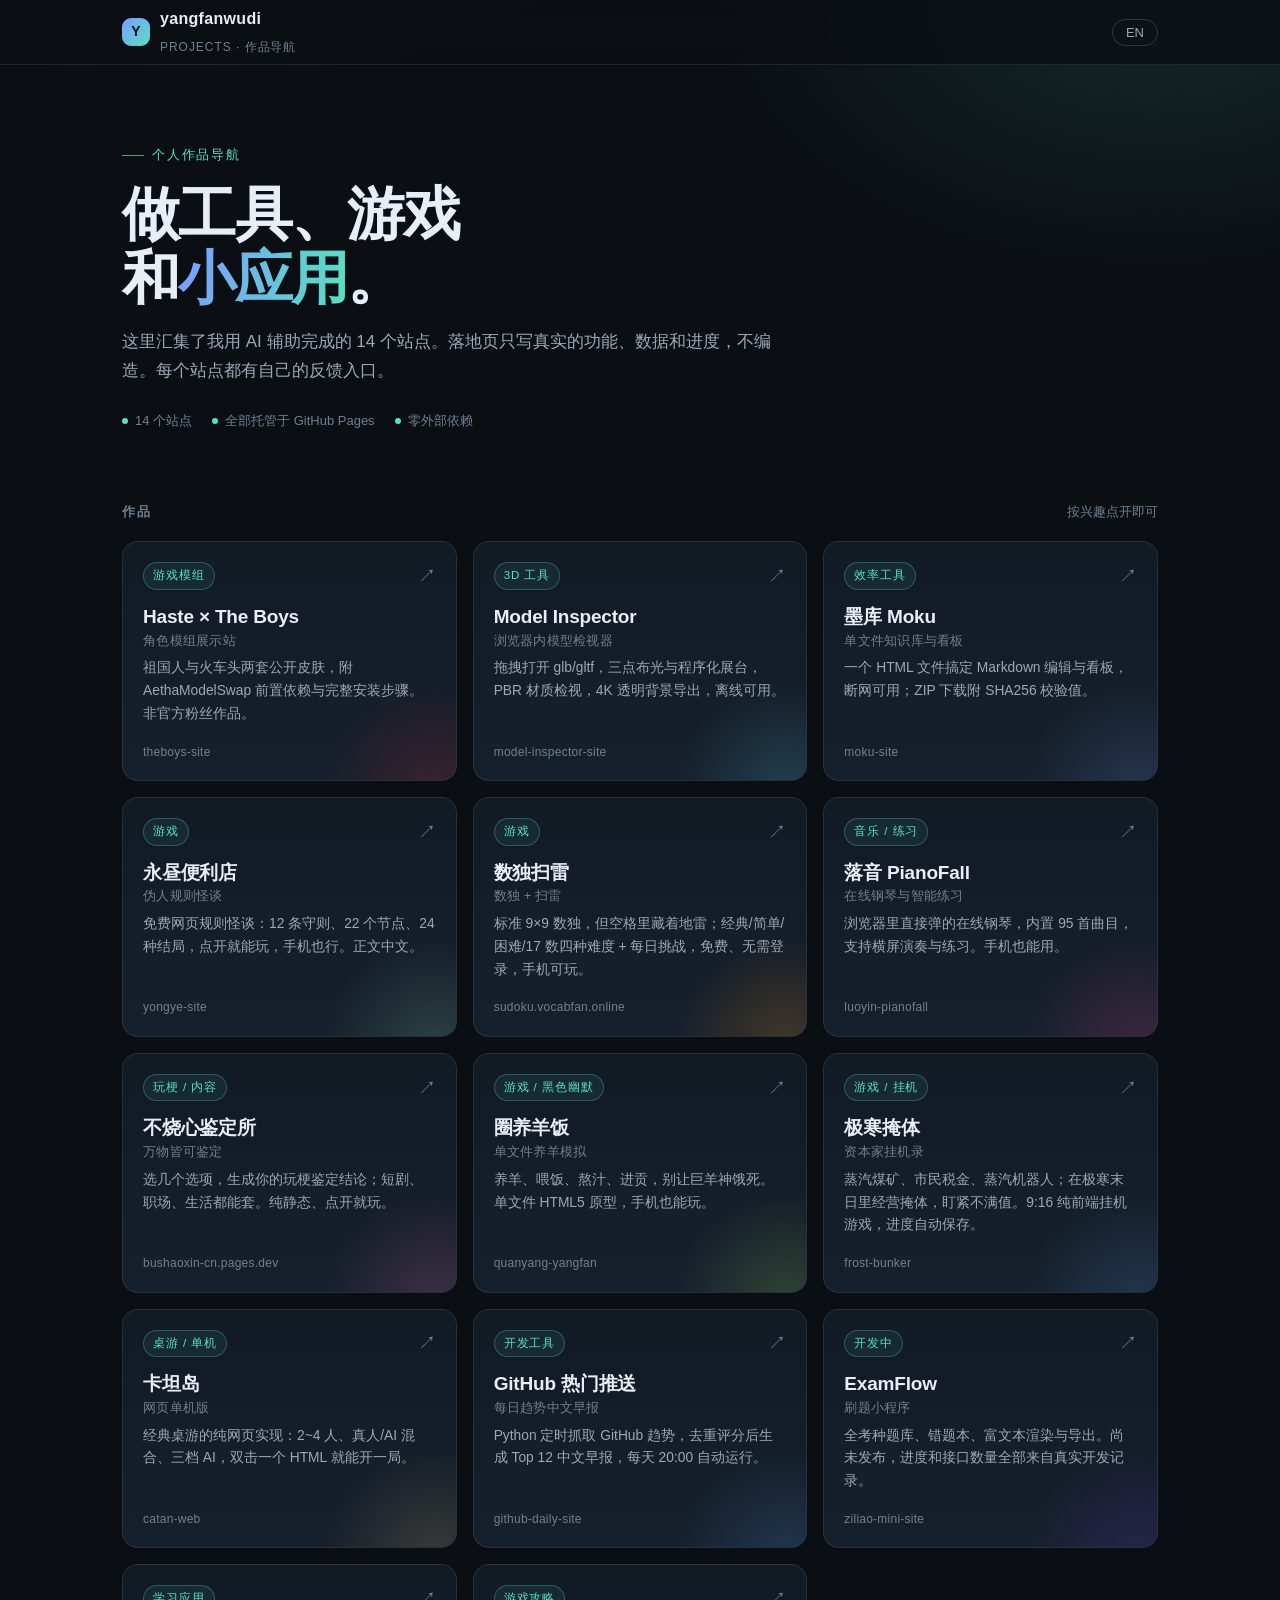
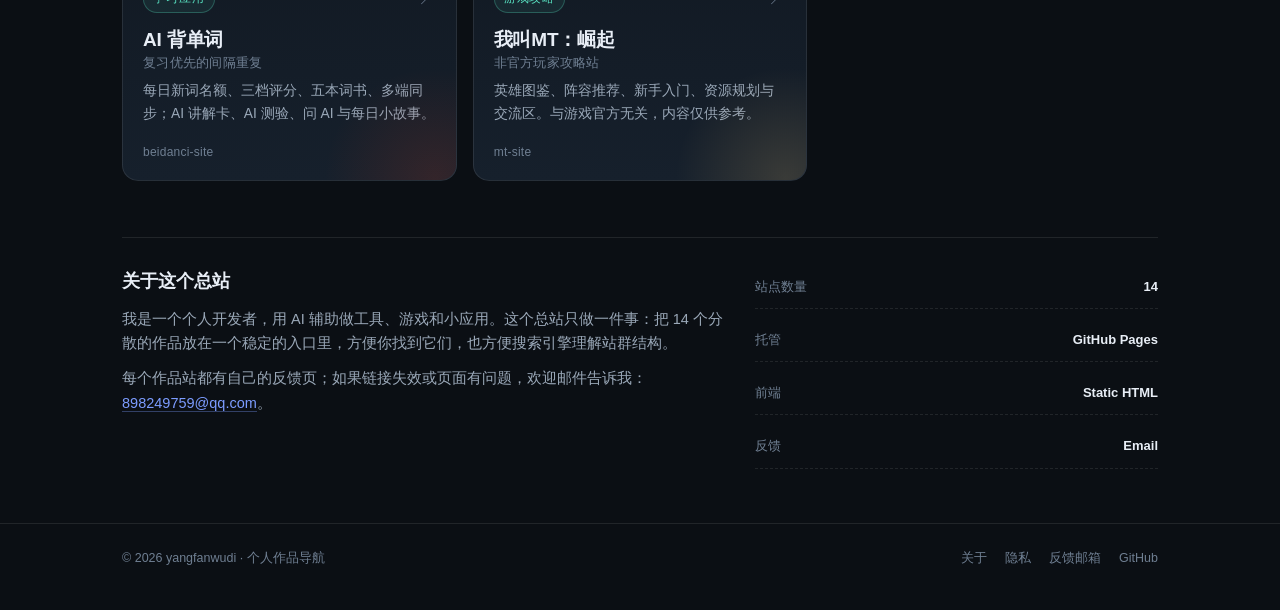
==== index.html @ cb450d90 "chore: canonical custom domain" ====
<!DOCTYPE html>
<html lang="zh-CN">
<head>
<meta charset="UTF-8">
<meta name="viewport" content="width=device-width, initial-scale=1.0">
<title>yangfanwudi · 作品导航 | Projects</title>
<meta name="description" content="yangfanwudi 的作品导航：Haste 模组、3D 模型检视器、单文件知识库墨库、规则怪谈游戏、GitHub 趋势早报、数独扫雷、落音钢琴、不烧心鉴定所、圈养羊饭、极寒掩体、卡坦岛、AI 背单词等 14 个站点入口。A hub for fourteen small tools, games and apps.">
<link rel="canonical" href="https://hub.vocabfan.online/">
<meta name="theme-color" content="#0b0f14">
<meta name="google-site-verification" content="dX7fx28_Jql9WbgtfF-IIeVFPP8GKP9lrG2TQMxztGk">
<meta property="og:type" content="website">
<meta property="og:title" content="yangfanwudi · 作品导航">
<meta property="og:description" content="14 个作品入口：游戏模组、3D 工具、单文件知识库、规则怪谈游戏、数独扫雷、在线钢琴、玩梗鉴定、养羊模拟、极寒挂机、卡坦岛、开发工具与学习应用。">
<meta property="og:url" content="https://hub.vocabfan.online/">
<style>
:root{
  --bg:#0b0f14;--bg-2:#0e141c;--card:#121a24;--card-2:#16202c;
  --fg:#e8eef6;--mut:#9aa8b8;--dim:#6f7f92;
  --line:rgba(255,255,255,.09);--line-2:rgba(255,255,255,.16);
  --accent:#7c9cff;--accent-2:#58e0c0;
  --max:1080px;
}
*{box-sizing:border-box}
html{scroll-behavior:smooth}
body{
  margin:0;background:
    radial-gradient(900px 500px at 15% -10%,rgba(124,156,255,.18),transparent 60%),
    radial-gradient(800px 500px at 90% 0%,rgba(88,224,192,.12),transparent 55%),
    var(--bg);
  color:var(--fg);
  font:16px/1.7 -apple-system,BlinkMacSystemFont,"Segoe UI","PingFang SC","Hiragino Sans GB","Microsoft YaHei",sans-serif;
  -webkit-font-smoothing:antialiased;
}
a{color:inherit;text-decoration:none}
.wrap{max-width:var(--max);margin:0 auto;padding:0 22px}
header{border-bottom:1px solid var(--line);position:sticky;top:0;z-index:20;background:rgba(11,15,20,.82);backdrop-filter:blur(10px)}
.bar{min-height:64px;display:flex;align-items:center;justify-content:space-between;gap:16px}
.brand{display:flex;align-items:center;gap:10px;font-weight:700;letter-spacing:.02em}
.brand .mark{width:28px;height:28px;border-radius:9px;background:linear-gradient(135deg,var(--accent),var(--accent-2));display:grid;place-items:center;color:#071018;font-size:14px;font-weight:800}
.brand small{font-weight:500;color:var(--dim);font-size:12px;letter-spacing:.08em;text-transform:uppercase}
#langBtn{appearance:none;border:1px solid var(--line-2);background:transparent;color:var(--mut);border-radius:999px;padding:5px 13px;font-size:13px;cursor:pointer;font-family:inherit}
#langBtn:hover,#langBtn:focus-visible{border-color:var(--accent);color:var(--fg);outline:none}
.hero{padding:72px 0 42px}
.eyebrow{display:inline-flex;align-items:center;gap:8px;font-size:12.5px;letter-spacing:.14em;text-transform:uppercase;color:var(--accent-2);margin:0 0 16px}
.eyebrow::before{content:"";width:22px;height:1px;background:var(--accent-2);opacity:.7}
h1{font-size:clamp(34px,6vw,58px);line-height:1.1;letter-spacing:-.03em;margin:0 0 18px;max-width:820px}
h1 .grad{background:linear-gradient(100deg,var(--accent),var(--accent-2));-webkit-background-clip:text;background-clip:text;color:transparent}
.lede{max-width:660px;color:var(--mut);font-size:17px;margin:0 0 8px}
.meta{display:flex;flex-wrap:wrap;gap:8px 20px;margin-top:24px;font-size:13px;color:var(--dim)}
.meta span{display:inline-flex;align-items:center;gap:7px}
.meta i{width:6px;height:6px;border-radius:50%;background:var(--accent-2);font-style:normal}
.section-head{display:flex;align-items:baseline;justify-content:space-between;gap:16px;margin:26px 0 18px}
.section-head h2{font-size:14px;letter-spacing:.14em;text-transform:uppercase;color:var(--dim);margin:0;font-weight:600}
.section-head span{font-size:13px;color:var(--dim)}
.grid{display:grid;grid-template-columns:repeat(auto-fill,minmax(280px,1fr));gap:16px}
.card{
  display:flex;flex-direction:column;min-height:210px;padding:20px 20px 18px;
  background:linear-gradient(180deg,var(--card),var(--card-2));
  border:1px solid var(--line);border-radius:16px;position:relative;overflow:hidden;
  transition:transform .2s ease,border-color .2s ease,box-shadow .2s ease;
}
.card::after{content:"";position:absolute;inset:auto -30% -55% auto;width:240px;height:240px;border-radius:50%;background:radial-gradient(circle,var(--glow,rgba(124,156,255,.18)),transparent 65%);opacity:.9;pointer-events:none}
.card:hover,.card:focus-visible{transform:translateY(-3px);border-color:var(--line-2);box-shadow:0 16px 40px rgba(0,0,0,.32);outline:none}
.card-top{display:flex;align-items:center;justify-content:space-between;gap:12px;margin-bottom:14px}
.tag{font-size:11.5px;letter-spacing:.08em;color:var(--accent-2);border:1px solid rgba(88,224,192,.28);background:rgba(88,224,192,.08);padding:3px 9px;border-radius:999px;white-space:nowrap}
.arrow{color:var(--dim);font-size:18px;line-height:1;transition:transform .2s ease,color .2s ease}
.card:hover .arrow{transform:translate(2px,-2px);color:var(--fg)}
.card h3{font-size:19px;line-height:1.35;margin:0 0 8px;letter-spacing:-.01em}
.card h3 small{display:block;font-size:12.5px;font-weight:500;color:var(--dim);margin-top:3px;letter-spacing:.02em}
.card p{margin:0;color:var(--mut);font-size:13.8px;line-height:1.65}
.card .site{margin-top:auto;padding-top:16px;font-size:12px;color:var(--dim);letter-spacing:.02em}
.about{margin:56px 0 0;padding:28px 0 0;border-top:1px solid var(--line);display:grid;grid-template-columns:1.2fr .8fr;gap:28px}
.about h2{font-size:18px;margin:0 0 10px}
.about p{margin:0 0 10px;color:var(--mut);font-size:14.5px}
.about a{color:var(--accent);border-bottom:1px solid rgba(124,156,255,.35)}
.facts{display:grid;gap:10px;align-content:start}
.fact{display:flex;justify-content:space-between;gap:14px;padding:10px 0;border-bottom:1px dashed var(--line);font-size:13px;color:var(--dim)}
.fact b{color:var(--fg);font-weight:600}
footer{margin-top:54px;border-top:1px solid var(--line);padding:24px 0 40px;font-size:12.5px;color:var(--dim)}
.foot{display:flex;flex-wrap:wrap;gap:8px 20px;justify-content:space-between}
.foot nav{display:flex;flex-wrap:wrap;gap:8px 18px}
.foot a{border-bottom:1px solid transparent}
.foot a:hover{color:var(--fg);border-color:var(--line-2)}
html[lang="en"] [data-lang="zh"],html[lang="zh-CN"] [data-lang="en"]{display:none!important}
@media(max-width:720px){
  .hero{padding:52px 0 30px}
  .about{grid-template-columns:1fr;gap:18px}
  .grid{grid-template-columns:1fr}
  .card{min-height:0}
}
@media(prefers-reduced-motion:reduce){*{transition:none!important;scroll-behavior:auto!important}}
</style>
<script type="application/ld+json">
{
  "@context": "https://schema.org",
  "@type": "WebSite",
  "name": "yangfanwudi · Projects",
  "url": "https://hub.vocabfan.online/",
  "inLanguage": ["zh-CN", "en"],
  "description": "A hub for fourteen small tools, games and apps by yangfanwudi."
}
</script>
</head>
<body>
<header>
  <div class="wrap bar">
    <a class="brand" href="/"><span class="mark">Y</span><span>yangfanwudi<br><small>Projects · 作品导航</small></span></a>
    <button id="langBtn" type="button" aria-label="Switch to English">EN</button>
  </div>
</header>

<main class="wrap">
  <section class="hero">
    <p class="eyebrow"><span data-lang="zh">个人作品导航</span><span data-lang="en">Personal project hub</span></p>
    <h1>
      <span data-lang="zh">做工具、游戏<br>和<span class="grad">小应用</span>。</span>
      <span data-lang="en">Small tools, games<br>and <span class="grad">apps</span>.</span>
    </h1>
    <p class="lede">
      <span data-lang="zh">这里汇集了我用 AI 辅助完成的 14 个站点。落地页只写真实的功能、数据和进度，不编造。每个站点都有自己的反馈入口。</span>
      <span data-lang="en">Fourteen sites built with AI assistance. Each landing page sticks to real features, numbers and progress — no invented roadmaps. Every site has its own feedback channel.</span>
    </p>
    <div class="meta">
      <span><i></i><span data-lang="zh">14 个站点</span><span data-lang="en">14 sites</span></span>
      <span><i></i><span data-lang="zh">全部托管于 GitHub Pages</span><span data-lang="en">All on GitHub Pages</span></span>
      <span><i></i><span data-lang="zh">零外部依赖</span><span data-lang="en">Zero external dependencies</span></span>
    </div>
  </section>

  <div class="section-head">
    <h2><span data-lang="zh">作品</span><span data-lang="en">Projects</span></h2>
    <span><span data-lang="zh">按兴趣点开即可</span><span data-lang="en">Pick what interests you</span></span>
  </div>

  <div class="grid">
    <a class="card" href="https://yangfanwudi.github.io/theboys-site/" style="--glow:rgba(217,44,53,.20)">
      <div class="card-top"><span class="tag"><span data-lang="zh">游戏模组</span><span data-lang="en">Game mod</span></span><span class="arrow">↗</span></div>
      <h3>Haste × The Boys <small><span data-lang="zh">角色模组展示站</span><span data-lang="en">Character pack showcase</span></small></h3>
      <p><span data-lang="zh">祖国人与火车头两套公开皮肤，附 AethaModelSwap 前置依赖与完整安装步骤。非官方粉丝作品。</span><span data-lang="en">Two public skins — Homelander and A-Train — with the AethaModelSwap dependency and full install steps. Unofficial fan work.</span></p>
      <span class="site">theboys-site</span>
    </a>

    <a class="card" href="https://yangfanwudi.github.io/model-inspector-site/" style="--glow:rgba(94,225,255,.18)">
      <div class="card-top"><span class="tag"><span data-lang="zh">3D 工具</span><span data-lang="en">3D tool</span></span><span class="arrow">↗</span></div>
      <h3>Model Inspector <small><span data-lang="zh">浏览器内模型检视器</span><span data-lang="en">Browser-based model inspector</span></small></h3>
      <p><span data-lang="zh">拖拽打开 glb/gltf，三点布光与程序化展台，PBR 材质检视，4K 透明背景导出，离线可用。</span><span data-lang="en">Drop in glb/gltf, inspect under a three-point rig on a procedural pedestal, switch to PBR mode, export 4K transparent PNGs — offline.</span></p>
      <span class="site">model-inspector-site</span>
    </a>

    <a class="card" href="https://yangfanwudi.github.io/moku-site/" style="--glow:rgba(124,156,255,.18)">
      <div class="card-top"><span class="tag"><span data-lang="zh">效率工具</span><span data-lang="en">Productivity</span></span><span class="arrow">↗</span></div>
      <h3>墨库 Moku <small><span data-lang="zh">单文件知识库与看板</span><span data-lang="en">Single-file knowledge base</span></small></h3>
      <p><span data-lang="zh">一个 HTML 文件搞定 Markdown 编辑与看板，断网可用；ZIP 下载附 SHA256 校验值。</span><span data-lang="en">Markdown editing and a kanban view in one HTML file, fully offline. ZIP download with a published SHA256 checksum.</span></p>
      <span class="site">moku-site</span>
    </a>

    <a class="card" href="https://yangfanwudi.github.io/yongye-site/" style="--glow:rgba(159,232,192,.18)">
      <div class="card-top"><span class="tag"><span data-lang="zh">游戏</span><span data-lang="en">Game</span></span><span class="arrow">↗</span></div>
      <h3>永昼便利店 <small><span data-lang="zh">伪人规则怪谈</span><span data-lang="en">Rules horror</span></small></h3>
      <p><span data-lang="zh">免费网页规则怪谈：12 条守则、22 个节点、24 种结局，点开就能玩，手机也行。正文中文。</span><span data-lang="en">A free rules-horror browser game: 12 rules, 22 nodes, 24 endings. Play instantly, mobile included. Game text is Chinese.</span></p>
      <span class="site">yongye-site</span>
    </a>

    <a class="card" href="https://sudoku.vocabfan.online/" style="--glow:rgba(247,151,30,.22)">
      <div class="card-top"><span class="tag"><span data-lang="zh">游戏</span><span data-lang="en">Game</span></span><span class="arrow">↗</span></div>
      <h3>数独扫雷 <small><span data-lang="zh">数独 + 扫雷</span><span data-lang="en">Sudoku × Minesweeper</span></small></h3>
      <p><span data-lang="zh">标准 9×9 数独，但空格里藏着地雷；经典/简单/困难/17 数四种难度 + 每日挑战，免费、无需登录，手机可玩。</span><span data-lang="en">Standard 9×9 Sudoku with hidden mines. Four difficulties plus a daily challenge, free, no sign-up, mobile-friendly.</span></p>
      <span class="site">sudoku.vocabfan.online</span>
    </a>

    <a class="card" href="https://yangfanwudi.github.io/luoyin-pianofall/" style="--glow:rgba(236,72,153,.20)">
      <div class="card-top"><span class="tag"><span data-lang="zh">音乐 / 练习</span><span data-lang="en">Music / practice</span></span><span class="arrow">↗</span></div>
      <h3>落音 PianoFall <small><span data-lang="zh">在线钢琴与智能练习</span><span data-lang="en">Online piano</span></small></h3>
      <p><span data-lang="zh">浏览器里直接弹的在线钢琴，内置 95 首曲目，支持横屏演奏与练习。手机也能用。</span><span data-lang="en">A browser piano with 95 built-in pieces, landscape play mode and practice tools. Mobile-friendly.</span></p>
      <span class="site">luoyin-pianofall</span>
    </a>

    <a class="card" href="https://bushaoxin-cn.pages.dev/" style="--glow:rgba(244,114,182,.20)">
      <div class="card-top"><span class="tag"><span data-lang="zh">玩梗 / 内容</span><span data-lang="en">Fun / content</span></span><span class="arrow">↗</span></div>
      <h3>不烧心鉴定所 <small><span data-lang="zh">万物皆可鉴定</span><span data-lang="en">Meme verdict generator</span></small></h3>
      <p><span data-lang="zh">选几个选项，生成你的玩梗鉴定结论；短剧、职场、生活都能套。纯静态、点开就玩。</span><span data-lang="en">Pick a few options and get a meme verdict for short dramas, work or daily life. Static and instant.</span></p>
      <span class="site">bushaoxin-cn.pages.dev</span>
    </a>

    <a class="card" href="https://yangfanwudi.github.io/quanyang-yangfan/" style="--glow:rgba(168,224,95,.20)">
      <div class="card-top"><span class="tag"><span data-lang="zh">游戏 / 黑色幽默</span><span data-lang="en">Game / dark humor</span></span><span class="arrow">↗</span></div>
      <h3>圈养羊饭 <small><span data-lang="zh">单文件养羊模拟</span><span data-lang="en">Single-file sheep sim</span></small></h3>
      <p><span data-lang="zh">养羊、喂饭、熬汁、进贡，别让巨羊神饿死。单文件 HTML5 原型，手机也能玩。</span><span data-lang="en">Raise sheep, feed them, brew juice and make offerings — don't let the giant sheep god starve. A single-file HTML5 prototype, mobile-friendly.</span></p>
      <span class="site">quanyang-yangfan</span>
    </a>

    <a class="card" href="https://yangfanwudi.github.io/frost-bunker/" style="--glow:rgba(96,165,250,.18)">
      <div class="card-top"><span class="tag"><span data-lang="zh">游戏 / 挂机</span><span data-lang="en">Game / idle</span></span><span class="arrow">↗</span></div>
      <h3>极寒掩体 <small><span data-lang="zh">资本家挂机录</span><span data-lang="en">Frost Bunker Idle</span></small></h3>
      <p><span data-lang="zh">蒸汽煤矿、市民税金、蒸汽机器人；在极寒末日里经营掩体，盯紧不满值。9:16 纯前端挂机游戏，进度自动保存。</span><span data-lang="en">Run a bunker in an endless winter: coal, taxes, steam robots and unrest. A 9:16 pure-frontend idle game with autosave.</span></p>
      <span class="site">frost-bunker</span>
    </a>

    <a class="card" href="https://yangfanwudi.github.io/catan-web/" style="--glow:rgba(217,179,108,.20)">
      <div class="card-top"><span class="tag"><span data-lang="zh">桌游 / 单机</span><span data-lang="en">Board game</span></span><span class="arrow">↗</span></div>
      <h3>卡坦岛 <small><span data-lang="zh">网页单机版</span><span data-lang="en">Catan web</span></small></h3>
      <p><span data-lang="zh">经典桌游的纯网页实现：2~4 人、真人/AI 混合、三档 AI，双击一个 HTML 就能开一局。</span><span data-lang="en">A pure-web Catan: 2–4 players, human/AI mix, three AI levels, runs from a single HTML file.</span></p>
      <span class="site">catan-web</span>
    </a>

    <a class="card" href="https://yangfanwudi.github.io/github-daily-site/" style="--glow:rgba(88,166,255,.18)">
      <div class="card-top"><span class="tag"><span data-lang="zh">开发工具</span><span data-lang="en">Dev tool</span></span><span class="arrow">↗</span></div>
      <h3>GitHub 热门推送 <small><span data-lang="zh">每日趋势中文早报</span><span data-lang="en">Daily trending digest</span></small></h3>
      <p><span data-lang="zh">Python 定时抓取 GitHub 趋势，去重评分后生成 Top 12 中文早报，每天 20:00 自动运行。</span><span data-lang="en">A Python tool that fetches GitHub trending, dedupes and scores it, and publishes a top-12 Chinese digest every evening at 20:00.</span></p>
      <span class="site">github-daily-site</span>
    </a>

    <a class="card" href="https://yangfanwudi.github.io/ziliao-mini-site/" style="--glow:rgba(124,58,237,.18)">
      <div class="card-top"><span class="tag"><span data-lang="zh">开发中</span><span data-lang="en">In development</span></span><span class="arrow">↗</span></div>
      <h3>ExamFlow <small><span data-lang="zh">刷题小程序</span><span data-lang="en">Quiz mini program</span></small></h3>
      <p><span data-lang="zh">全考种题库、错题本、富文本渲染与导出。尚未发布，进度和接口数量全部来自真实开发记录。</span><span data-lang="en">Question banks across exam types, a wrong-answer book, rich-text rendering and export. Not yet published; milestones come from real development records.</span></p>
      <span class="site">ziliao-mini-site</span>
    </a>

    <a class="card" href="https://yangfanwudi.github.io/beidanci-site/" style="--glow:rgba(185,58,34,.20)">
      <div class="card-top"><span class="tag"><span data-lang="zh">学习应用</span><span data-lang="en">Learning app</span></span><span class="arrow">↗</span></div>
      <h3>AI 背单词 <small><span data-lang="zh">复习优先的间隔重复</span><span data-lang="en">Reviews-first SRS</span></small></h3>
      <p><span data-lang="zh">每日新词名额、三档评分、五本词书、多端同步；AI 讲解卡、AI 测验、问 AI 与每日小故事。</span><span data-lang="en">A daily new-word quota, three-grade rating, five word books, cross-device sync, plus AI explainer cards, quizzes, ask-AI and a daily story.</span></p>
      <span class="site">beidanci-site</span>
    </a>

    <a class="card" href="https://yangfanwudi.github.io/mt-site/" style="--glow:rgba(217,179,108,.20)">
      <div class="card-top"><span class="tag"><span data-lang="zh">游戏攻略</span><span data-lang="en">Game guide</span></span><span class="arrow">↗</span></div>
      <h3>我叫MT：崛起 <small><span data-lang="zh">非官方玩家攻略站</span><span data-lang="en">Unofficial fan guide</span></small></h3>
      <p><span data-lang="zh">英雄图鉴、阵容推荐、新手入门、资源规划与交流区。与游戏官方无关，内容仅供参考。</span><span data-lang="en">Hero reference, lineup recommendations, beginner tips, resource planning and a community area. Unofficial; for reference only.</span></p>
      <span class="site">mt-site</span>
    </a>
  </div>

  <section class="about" id="about">
    <div>
      <h2><span data-lang="zh">关于这个总站</span><span data-lang="en">About this hub</span></h2>
      <p><span data-lang="zh">我是一个个人开发者，用 AI 辅助做工具、游戏和小应用。这个总站只做一件事：把 14 个分散的作品放在一个稳定的入口里，方便你找到它们，也方便搜索引擎理解站群结构。</span><span data-lang="en">I am an independent developer building tools, games and small apps with AI assistance. This hub does one thing: gives the fourteen separate projects a stable entry point, both for visitors and for search engines.</span></p>
      <p><span data-lang="zh">每个作品站都有自己的反馈页；如果链接失效或页面有问题，欢迎邮件告诉我：<a href="mailto:898249759@qq.com">898249759@qq.com</a>。</span><span data-lang="en">Each project has its own feedback page. If a link breaks or a page misbehaves, email me: <a href="mailto:898249759@qq.com">898249759@qq.com</a>.</span></p>
    </div>
    <div class="facts">
      <div class="fact"><span data-lang="zh">站点数量</span><span data-lang="en">Sites</span><b>14</b></div>
      <div class="fact"><span data-lang="zh">托管</span><span data-lang="en">Hosting</span><b>GitHub Pages</b></div>
      <div class="fact"><span data-lang="zh">前端</span><span data-lang="en">Frontend</span><b>Static HTML</b></div>
      <div class="fact"><span data-lang="zh">反馈</span><span data-lang="en">Feedback</span><b>Email</b></div>
    </div>
  </section>
</main>

<footer>
  <div class="wrap foot">
    <span>© 2026 yangfanwudi · <span data-lang="zh">个人作品导航</span><span data-lang="en">Personal project hub</span></span>
    <nav aria-label="页脚导航 / Footer navigation">
      <a href="#about"><span data-lang="zh">关于</span><span data-lang="en">About</span></a>
      <a href="privacy.html"><span data-lang="zh">隐私</span><span data-lang="en">Privacy</span></a>
      <a href="mailto:898249759@qq.com"><span data-lang="zh">反馈邮箱</span><span data-lang="en">Email</span></a>
      <a href="https://github.com/yangfanwudi" target="_blank" rel="noopener">GitHub</a>
    </nav>
  </div>
</footer>

<script>
(function () {
  var btn = document.getElementById('langBtn');
  function apply(lang) {
    var en = lang === 'en';
    document.documentElement.lang = en ? 'en' : 'zh-CN';
    btn.textContent = en ? '中文' : 'EN';
    btn.setAttribute('aria-label', en ? '切换到中文' : 'Switch to English');
  }
  var saved = 'zh';
  try { saved = localStorage.getItem('hub-lang') || 'zh'; } catch (e) {}
  apply(saved);
  btn.addEventListener('click', function () {
    var next = document.documentElement.lang === 'en' ? 'zh' : 'en';
    try { localStorage.setItem('hub-lang', next); } catch (e) {}
    apply(next);
  });
})();
</script>
</body>
</html>
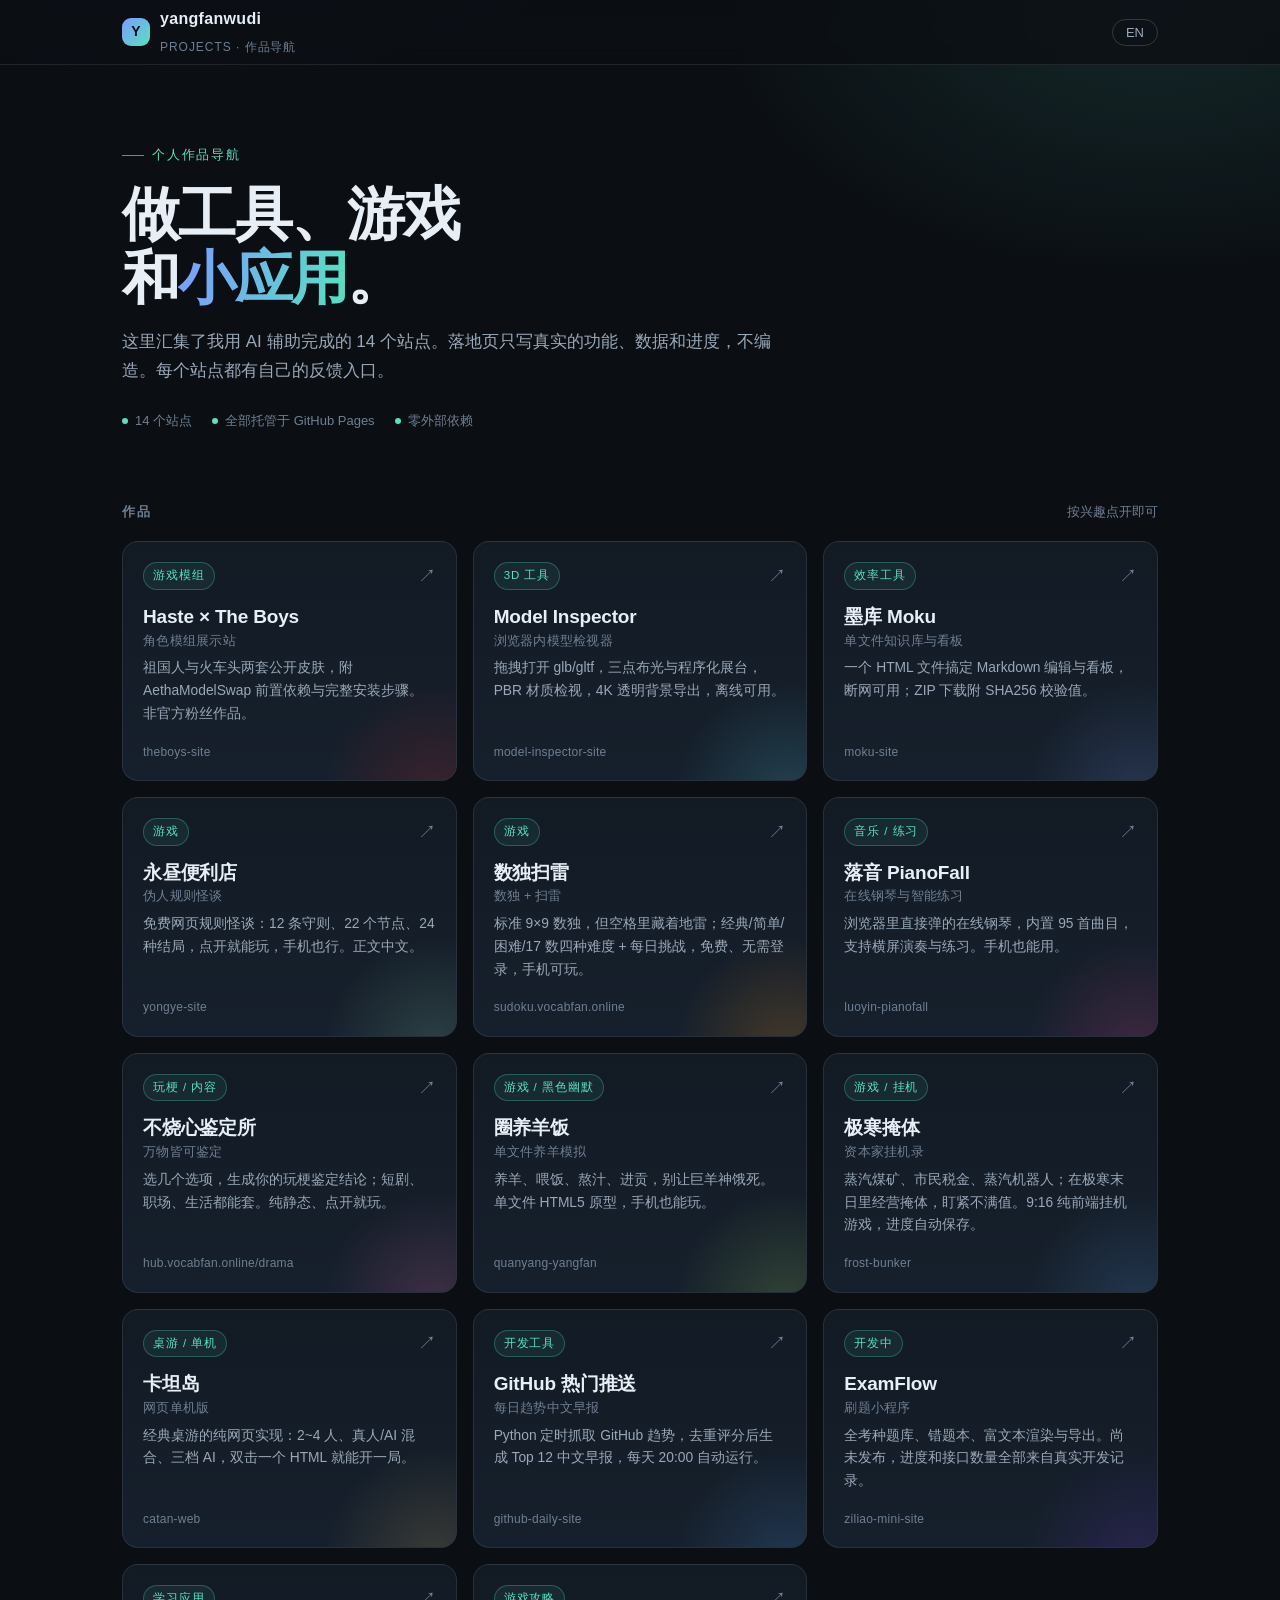
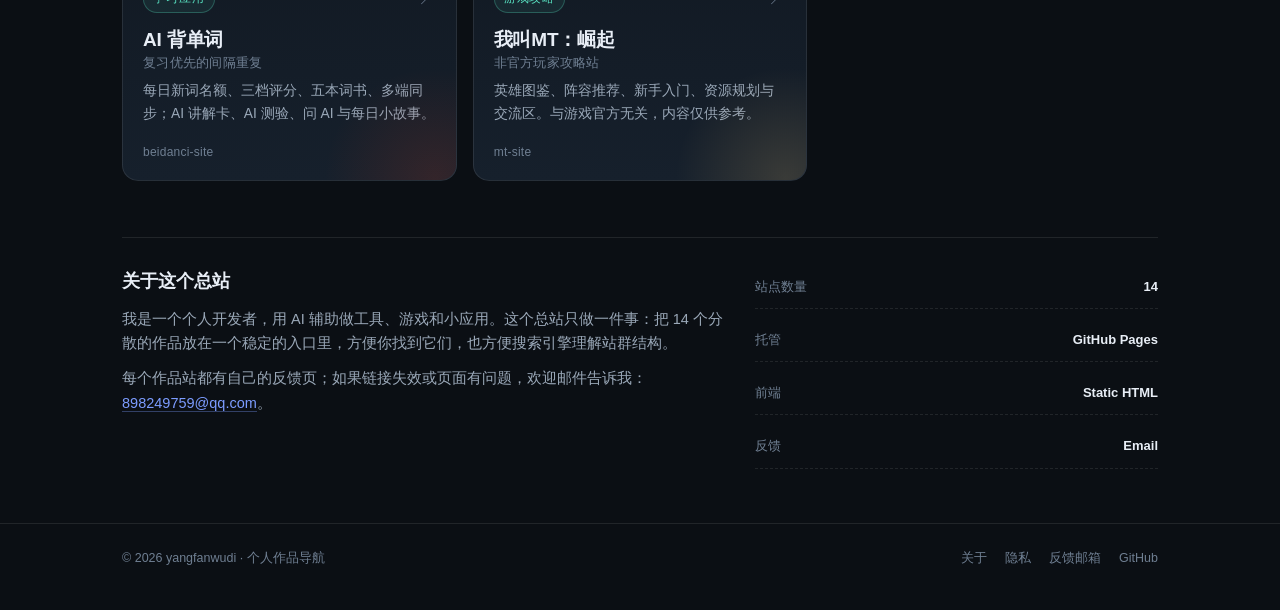
==== commit 0f48fa5b: "feat: 不烧心镜像到 /drama/" ====
--- a/index.html
+++ b/index.html
@@ -175,11 +175,11 @@
       <span class="site">luoyin-pianofall</span>
     </a>
 
-    <a class="card" href="https://bushaoxin-cn.pages.dev/" style="--glow:rgba(244,114,182,.20)">
+    <a class="card" href="https://hub.vocabfan.online/drama/" style="--glow:rgba(244,114,182,.20)">
       <div class="card-top"><span class="tag"><span data-lang="zh">玩梗 / 内容</span><span data-lang="en">Fun / content</span></span><span class="arrow">↗</span></div>
       <h3>不烧心鉴定所 <small><span data-lang="zh">万物皆可鉴定</span><span data-lang="en">Meme verdict generator</span></small></h3>
       <p><span data-lang="zh">选几个选项，生成你的玩梗鉴定结论；短剧、职场、生活都能套。纯静态、点开就玩。</span><span data-lang="en">Pick a few options and get a meme verdict for short dramas, work or daily life. Static and instant.</span></p>
-      <span class="site">bushaoxin-cn.pages.dev</span>
+      <span class="site">hub.vocabfan.online/drama</span>
     </a>
 
     <a class="card" href="https://yangfanwudi.github.io/quanyang-yangfan/" style="--glow:rgba(168,224,95,.20)">
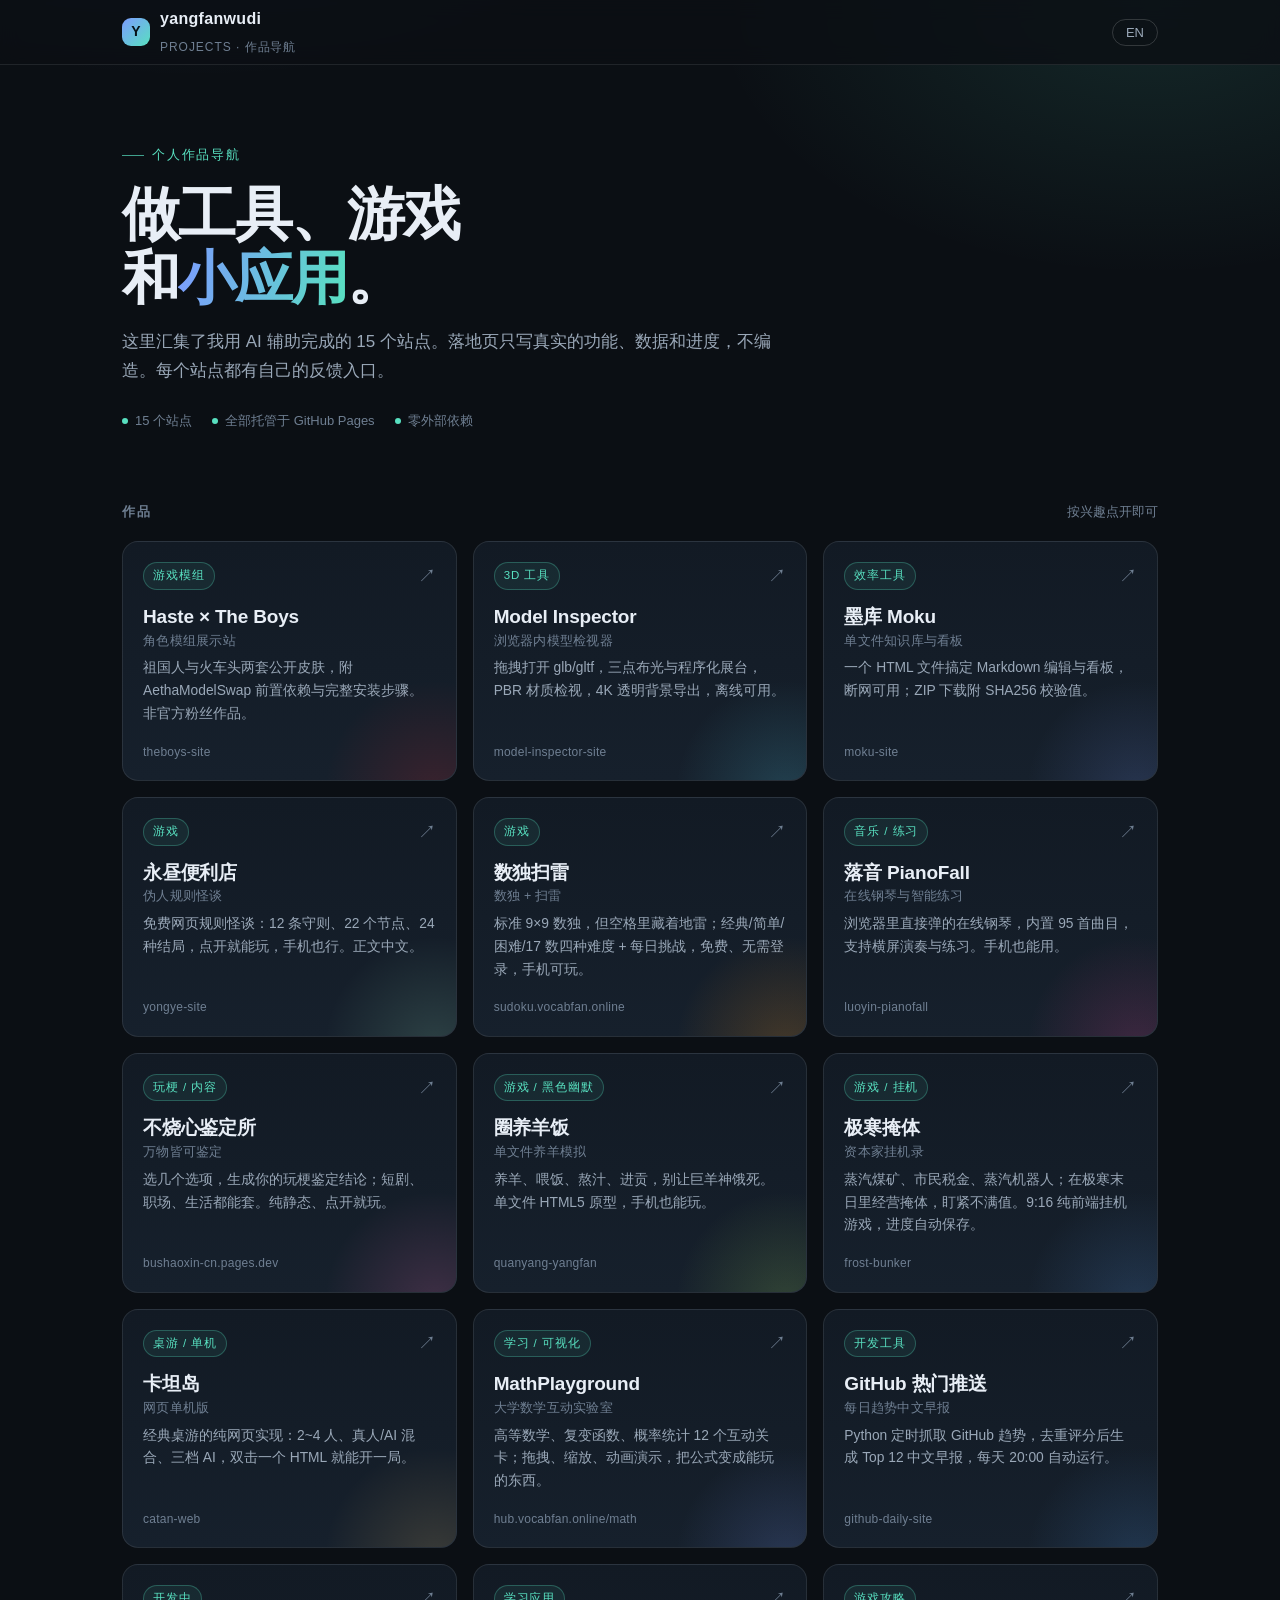
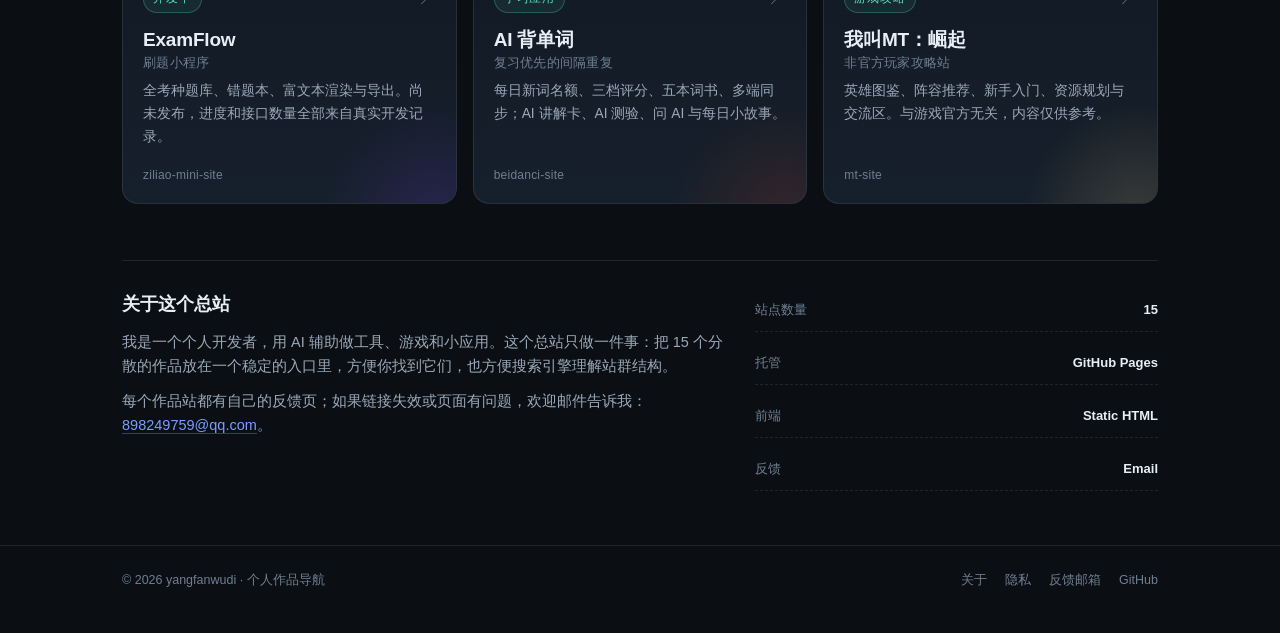
==== commit e1000680: "feat: 加入 MathPlayground 数学可视化" ====
--- a/index.html
+++ b/index.html
@@ -1,282 +1,289 @@
-<!DOCTYPE html>
-<html lang="zh-CN">
-<head>
-<meta charset="UTF-8">
-<meta name="viewport" content="width=device-width, initial-scale=1.0">
-<title>yangfanwudi · 作品导航 | Projects</title>
-<meta name="description" content="yangfanwudi 的作品导航：Haste 模组、3D 模型检视器、单文件知识库墨库、规则怪谈游戏、GitHub 趋势早报、数独扫雷、落音钢琴、不烧心鉴定所、圈养羊饭、极寒掩体、卡坦岛、AI 背单词等 14 个站点入口。A hub for fourteen small tools, games and apps.">
-<link rel="canonical" href="https://hub.vocabfan.online/">
-<meta name="theme-color" content="#0b0f14">
-<meta name="google-site-verification" content="dX7fx28_Jql9WbgtfF-IIeVFPP8GKP9lrG2TQMxztGk">
-<meta property="og:type" content="website">
-<meta property="og:title" content="yangfanwudi · 作品导航">
-<meta property="og:description" content="14 个作品入口：游戏模组、3D 工具、单文件知识库、规则怪谈游戏、数独扫雷、在线钢琴、玩梗鉴定、养羊模拟、极寒挂机、卡坦岛、开发工具与学习应用。">
-<meta property="og:url" content="https://hub.vocabfan.online/">
-<style>
-:root{
-  --bg:#0b0f14;--bg-2:#0e141c;--card:#121a24;--card-2:#16202c;
-  --fg:#e8eef6;--mut:#9aa8b8;--dim:#6f7f92;
-  --line:rgba(255,255,255,.09);--line-2:rgba(255,255,255,.16);
-  --accent:#7c9cff;--accent-2:#58e0c0;
-  --max:1080px;
-}
-*{box-sizing:border-box}
-html{scroll-behavior:smooth}
-body{
-  margin:0;background:
-    radial-gradient(900px 500px at 15% -10%,rgba(124,156,255,.18),transparent 60%),
-    radial-gradient(800px 500px at 90% 0%,rgba(88,224,192,.12),transparent 55%),
-    var(--bg);
-  color:var(--fg);
-  font:16px/1.7 -apple-system,BlinkMacSystemFont,"Segoe UI","PingFang SC","Hiragino Sans GB","Microsoft YaHei",sans-serif;
-  -webkit-font-smoothing:antialiased;
-}
-a{color:inherit;text-decoration:none}
-.wrap{max-width:var(--max);margin:0 auto;padding:0 22px}
-header{border-bottom:1px solid var(--line);position:sticky;top:0;z-index:20;background:rgba(11,15,20,.82);backdrop-filter:blur(10px)}
-.bar{min-height:64px;display:flex;align-items:center;justify-content:space-between;gap:16px}
-.brand{display:flex;align-items:center;gap:10px;font-weight:700;letter-spacing:.02em}
-.brand .mark{width:28px;height:28px;border-radius:9px;background:linear-gradient(135deg,var(--accent),var(--accent-2));display:grid;place-items:center;color:#071018;font-size:14px;font-weight:800}
-.brand small{font-weight:500;color:var(--dim);font-size:12px;letter-spacing:.08em;text-transform:uppercase}
-#langBtn{appearance:none;border:1px solid var(--line-2);background:transparent;color:var(--mut);border-radius:999px;padding:5px 13px;font-size:13px;cursor:pointer;font-family:inherit}
-#langBtn:hover,#langBtn:focus-visible{border-color:var(--accent);color:var(--fg);outline:none}
-.hero{padding:72px 0 42px}
-.eyebrow{display:inline-flex;align-items:center;gap:8px;font-size:12.5px;letter-spacing:.14em;text-transform:uppercase;color:var(--accent-2);margin:0 0 16px}
-.eyebrow::before{content:"";width:22px;height:1px;background:var(--accent-2);opacity:.7}
-h1{font-size:clamp(34px,6vw,58px);line-height:1.1;letter-spacing:-.03em;margin:0 0 18px;max-width:820px}
-h1 .grad{background:linear-gradient(100deg,var(--accent),var(--accent-2));-webkit-background-clip:text;background-clip:text;color:transparent}
-.lede{max-width:660px;color:var(--mut);font-size:17px;margin:0 0 8px}
-.meta{display:flex;flex-wrap:wrap;gap:8px 20px;margin-top:24px;font-size:13px;color:var(--dim)}
-.meta span{display:inline-flex;align-items:center;gap:7px}
-.meta i{width:6px;height:6px;border-radius:50%;background:var(--accent-2);font-style:normal}
-.section-head{display:flex;align-items:baseline;justify-content:space-between;gap:16px;margin:26px 0 18px}
-.section-head h2{font-size:14px;letter-spacing:.14em;text-transform:uppercase;color:var(--dim);margin:0;font-weight:600}
-.section-head span{font-size:13px;color:var(--dim)}
-.grid{display:grid;grid-template-columns:repeat(auto-fill,minmax(280px,1fr));gap:16px}
-.card{
-  display:flex;flex-direction:column;min-height:210px;padding:20px 20px 18px;
-  background:linear-gradient(180deg,var(--card),var(--card-2));
-  border:1px solid var(--line);border-radius:16px;position:relative;overflow:hidden;
-  transition:transform .2s ease,border-color .2s ease,box-shadow .2s ease;
-}
-.card::after{content:"";position:absolute;inset:auto -30% -55% auto;width:240px;height:240px;border-radius:50%;background:radial-gradient(circle,var(--glow,rgba(124,156,255,.18)),transparent 65%);opacity:.9;pointer-events:none}
-.card:hover,.card:focus-visible{transform:translateY(-3px);border-color:var(--line-2);box-shadow:0 16px 40px rgba(0,0,0,.32);outline:none}
-.card-top{display:flex;align-items:center;justify-content:space-between;gap:12px;margin-bottom:14px}
-.tag{font-size:11.5px;letter-spacing:.08em;color:var(--accent-2);border:1px solid rgba(88,224,192,.28);background:rgba(88,224,192,.08);padding:3px 9px;border-radius:999px;white-space:nowrap}
-.arrow{color:var(--dim);font-size:18px;line-height:1;transition:transform .2s ease,color .2s ease}
-.card:hover .arrow{transform:translate(2px,-2px);color:var(--fg)}
-.card h3{font-size:19px;line-height:1.35;margin:0 0 8px;letter-spacing:-.01em}
-.card h3 small{display:block;font-size:12.5px;font-weight:500;color:var(--dim);margin-top:3px;letter-spacing:.02em}
-.card p{margin:0;color:var(--mut);font-size:13.8px;line-height:1.65}
-.card .site{margin-top:auto;padding-top:16px;font-size:12px;color:var(--dim);letter-spacing:.02em}
-.about{margin:56px 0 0;padding:28px 0 0;border-top:1px solid var(--line);display:grid;grid-template-columns:1.2fr .8fr;gap:28px}
-.about h2{font-size:18px;margin:0 0 10px}
-.about p{margin:0 0 10px;color:var(--mut);font-size:14.5px}
-.about a{color:var(--accent);border-bottom:1px solid rgba(124,156,255,.35)}
-.facts{display:grid;gap:10px;align-content:start}
-.fact{display:flex;justify-content:space-between;gap:14px;padding:10px 0;border-bottom:1px dashed var(--line);font-size:13px;color:var(--dim)}
-.fact b{color:var(--fg);font-weight:600}
-footer{margin-top:54px;border-top:1px solid var(--line);padding:24px 0 40px;font-size:12.5px;color:var(--dim)}
-.foot{display:flex;flex-wrap:wrap;gap:8px 20px;justify-content:space-between}
-.foot nav{display:flex;flex-wrap:wrap;gap:8px 18px}
-.foot a{border-bottom:1px solid transparent}
-.foot a:hover{color:var(--fg);border-color:var(--line-2)}
-html[lang="en"] [data-lang="zh"],html[lang="zh-CN"] [data-lang="en"]{display:none!important}
-@media(max-width:720px){
-  .hero{padding:52px 0 30px}
-  .about{grid-template-columns:1fr;gap:18px}
-  .grid{grid-template-columns:1fr}
-  .card{min-height:0}
-}
-@media(prefers-reduced-motion:reduce){*{transition:none!important;scroll-behavior:auto!important}}
-</style>
-<script type="application/ld+json">
-{
-  "@context": "https://schema.org",
-  "@type": "WebSite",
-  "name": "yangfanwudi · Projects",
-  "url": "https://hub.vocabfan.online/",
-  "inLanguage": ["zh-CN", "en"],
-  "description": "A hub for fourteen small tools, games and apps by yangfanwudi."
-}
-</script>
-</head>
-<body>
-<header>
-  <div class="wrap bar">
-    <a class="brand" href="/"><span class="mark">Y</span><span>yangfanwudi<br><small>Projects · 作品导航</small></span></a>
-    <button id="langBtn" type="button" aria-label="Switch to English">EN</button>
-  </div>
-</header>
-
-<main class="wrap">
-  <section class="hero">
-    <p class="eyebrow"><span data-lang="zh">个人作品导航</span><span data-lang="en">Personal project hub</span></p>
-    <h1>
-      <span data-lang="zh">做工具、游戏<br>和<span class="grad">小应用</span>。</span>
-      <span data-lang="en">Small tools, games<br>and <span class="grad">apps</span>.</span>
-    </h1>
-    <p class="lede">
-      <span data-lang="zh">这里汇集了我用 AI 辅助完成的 14 个站点。落地页只写真实的功能、数据和进度，不编造。每个站点都有自己的反馈入口。</span>
-      <span data-lang="en">Fourteen sites built with AI assistance. Each landing page sticks to real features, numbers and progress — no invented roadmaps. Every site has its own feedback channel.</span>
-    </p>
-    <div class="meta">
-      <span><i></i><span data-lang="zh">14 个站点</span><span data-lang="en">14 sites</span></span>
-      <span><i></i><span data-lang="zh">全部托管于 GitHub Pages</span><span data-lang="en">All on GitHub Pages</span></span>
-      <span><i></i><span data-lang="zh">零外部依赖</span><span data-lang="en">Zero external dependencies</span></span>
-    </div>
-  </section>
-
-  <div class="section-head">
-    <h2><span data-lang="zh">作品</span><span data-lang="en">Projects</span></h2>
-    <span><span data-lang="zh">按兴趣点开即可</span><span data-lang="en">Pick what interests you</span></span>
-  </div>
-
-  <div class="grid">
-    <a class="card" href="https://yangfanwudi.github.io/theboys-site/" style="--glow:rgba(217,44,53,.20)">
-      <div class="card-top"><span class="tag"><span data-lang="zh">游戏模组</span><span data-lang="en">Game mod</span></span><span class="arrow">↗</span></div>
-      <h3>Haste × The Boys <small><span data-lang="zh">角色模组展示站</span><span data-lang="en">Character pack showcase</span></small></h3>
-      <p><span data-lang="zh">祖国人与火车头两套公开皮肤，附 AethaModelSwap 前置依赖与完整安装步骤。非官方粉丝作品。</span><span data-lang="en">Two public skins — Homelander and A-Train — with the AethaModelSwap dependency and full install steps. Unofficial fan work.</span></p>
-      <span class="site">theboys-site</span>
-    </a>
-
-    <a class="card" href="https://yangfanwudi.github.io/model-inspector-site/" style="--glow:rgba(94,225,255,.18)">
-      <div class="card-top"><span class="tag"><span data-lang="zh">3D 工具</span><span data-lang="en">3D tool</span></span><span class="arrow">↗</span></div>
-      <h3>Model Inspector <small><span data-lang="zh">浏览器内模型检视器</span><span data-lang="en">Browser-based model inspector</span></small></h3>
-      <p><span data-lang="zh">拖拽打开 glb/gltf，三点布光与程序化展台，PBR 材质检视，4K 透明背景导出，离线可用。</span><span data-lang="en">Drop in glb/gltf, inspect under a three-point rig on a procedural pedestal, switch to PBR mode, export 4K transparent PNGs — offline.</span></p>
-      <span class="site">model-inspector-site</span>
-    </a>
-
-    <a class="card" href="https://yangfanwudi.github.io/moku-site/" style="--glow:rgba(124,156,255,.18)">
-      <div class="card-top"><span class="tag"><span data-lang="zh">效率工具</span><span data-lang="en">Productivity</span></span><span class="arrow">↗</span></div>
-      <h3>墨库 Moku <small><span data-lang="zh">单文件知识库与看板</span><span data-lang="en">Single-file knowledge base</span></small></h3>
-      <p><span data-lang="zh">一个 HTML 文件搞定 Markdown 编辑与看板，断网可用；ZIP 下载附 SHA256 校验值。</span><span data-lang="en">Markdown editing and a kanban view in one HTML file, fully offline. ZIP download with a published SHA256 checksum.</span></p>
-      <span class="site">moku-site</span>
-    </a>
-
-    <a class="card" href="https://yangfanwudi.github.io/yongye-site/" style="--glow:rgba(159,232,192,.18)">
-      <div class="card-top"><span class="tag"><span data-lang="zh">游戏</span><span data-lang="en">Game</span></span><span class="arrow">↗</span></div>
-      <h3>永昼便利店 <small><span data-lang="zh">伪人规则怪谈</span><span data-lang="en">Rules horror</span></small></h3>
-      <p><span data-lang="zh">免费网页规则怪谈：12 条守则、22 个节点、24 种结局，点开就能玩，手机也行。正文中文。</span><span data-lang="en">A free rules-horror browser game: 12 rules, 22 nodes, 24 endings. Play instantly, mobile included. Game text is Chinese.</span></p>
-      <span class="site">yongye-site</span>
-    </a>
-
-    <a class="card" href="https://sudoku.vocabfan.online/" style="--glow:rgba(247,151,30,.22)">
-      <div class="card-top"><span class="tag"><span data-lang="zh">游戏</span><span data-lang="en">Game</span></span><span class="arrow">↗</span></div>
-      <h3>数独扫雷 <small><span data-lang="zh">数独 + 扫雷</span><span data-lang="en">Sudoku × Minesweeper</span></small></h3>
-      <p><span data-lang="zh">标准 9×9 数独，但空格里藏着地雷；经典/简单/困难/17 数四种难度 + 每日挑战，免费、无需登录，手机可玩。</span><span data-lang="en">Standard 9×9 Sudoku with hidden mines. Four difficulties plus a daily challenge, free, no sign-up, mobile-friendly.</span></p>
-      <span class="site">sudoku.vocabfan.online</span>
-    </a>
-
-    <a class="card" href="https://yangfanwudi.github.io/luoyin-pianofall/" style="--glow:rgba(236,72,153,.20)">
-      <div class="card-top"><span class="tag"><span data-lang="zh">音乐 / 练习</span><span data-lang="en">Music / practice</span></span><span class="arrow">↗</span></div>
-      <h3>落音 PianoFall <small><span data-lang="zh">在线钢琴与智能练习</span><span data-lang="en">Online piano</span></small></h3>
-      <p><span data-lang="zh">浏览器里直接弹的在线钢琴，内置 95 首曲目，支持横屏演奏与练习。手机也能用。</span><span data-lang="en">A browser piano with 95 built-in pieces, landscape play mode and practice tools. Mobile-friendly.</span></p>
-      <span class="site">luoyin-pianofall</span>
-    </a>
-
-    <a class="card" href="https://hub.vocabfan.online/drama/" style="--glow:rgba(244,114,182,.20)">
-      <div class="card-top"><span class="tag"><span data-lang="zh">玩梗 / 内容</span><span data-lang="en">Fun / content</span></span><span class="arrow">↗</span></div>
-      <h3>不烧心鉴定所 <small><span data-lang="zh">万物皆可鉴定</span><span data-lang="en">Meme verdict generator</span></small></h3>
-      <p><span data-lang="zh">选几个选项，生成你的玩梗鉴定结论；短剧、职场、生活都能套。纯静态、点开就玩。</span><span data-lang="en">Pick a few options and get a meme verdict for short dramas, work or daily life. Static and instant.</span></p>
-      <span class="site">hub.vocabfan.online/drama</span>
-    </a>
-
-    <a class="card" href="https://yangfanwudi.github.io/quanyang-yangfan/" style="--glow:rgba(168,224,95,.20)">
-      <div class="card-top"><span class="tag"><span data-lang="zh">游戏 / 黑色幽默</span><span data-lang="en">Game / dark humor</span></span><span class="arrow">↗</span></div>
-      <h3>圈养羊饭 <small><span data-lang="zh">单文件养羊模拟</span><span data-lang="en">Single-file sheep sim</span></small></h3>
-      <p><span data-lang="zh">养羊、喂饭、熬汁、进贡，别让巨羊神饿死。单文件 HTML5 原型，手机也能玩。</span><span data-lang="en">Raise sheep, feed them, brew juice and make offerings — don't let the giant sheep god starve. A single-file HTML5 prototype, mobile-friendly.</span></p>
-      <span class="site">quanyang-yangfan</span>
-    </a>
-
-    <a class="card" href="https://yangfanwudi.github.io/frost-bunker/" style="--glow:rgba(96,165,250,.18)">
-      <div class="card-top"><span class="tag"><span data-lang="zh">游戏 / 挂机</span><span data-lang="en">Game / idle</span></span><span class="arrow">↗</span></div>
-      <h3>极寒掩体 <small><span data-lang="zh">资本家挂机录</span><span data-lang="en">Frost Bunker Idle</span></small></h3>
-      <p><span data-lang="zh">蒸汽煤矿、市民税金、蒸汽机器人；在极寒末日里经营掩体，盯紧不满值。9:16 纯前端挂机游戏，进度自动保存。</span><span data-lang="en">Run a bunker in an endless winter: coal, taxes, steam robots and unrest. A 9:16 pure-frontend idle game with autosave.</span></p>
-      <span class="site">frost-bunker</span>
-    </a>
-
-    <a class="card" href="https://yangfanwudi.github.io/catan-web/" style="--glow:rgba(217,179,108,.20)">
-      <div class="card-top"><span class="tag"><span data-lang="zh">桌游 / 单机</span><span data-lang="en">Board game</span></span><span class="arrow">↗</span></div>
-      <h3>卡坦岛 <small><span data-lang="zh">网页单机版</span><span data-lang="en">Catan web</span></small></h3>
-      <p><span data-lang="zh">经典桌游的纯网页实现：2~4 人、真人/AI 混合、三档 AI，双击一个 HTML 就能开一局。</span><span data-lang="en">A pure-web Catan: 2–4 players, human/AI mix, three AI levels, runs from a single HTML file.</span></p>
-      <span class="site">catan-web</span>
-    </a>
-
-    <a class="card" href="https://yangfanwudi.github.io/github-daily-site/" style="--glow:rgba(88,166,255,.18)">
-      <div class="card-top"><span class="tag"><span data-lang="zh">开发工具</span><span data-lang="en">Dev tool</span></span><span class="arrow">↗</span></div>
-      <h3>GitHub 热门推送 <small><span data-lang="zh">每日趋势中文早报</span><span data-lang="en">Daily trending digest</span></small></h3>
-      <p><span data-lang="zh">Python 定时抓取 GitHub 趋势，去重评分后生成 Top 12 中文早报，每天 20:00 自动运行。</span><span data-lang="en">A Python tool that fetches GitHub trending, dedupes and scores it, and publishes a top-12 Chinese digest every evening at 20:00.</span></p>
-      <span class="site">github-daily-site</span>
-    </a>
-
-    <a class="card" href="https://yangfanwudi.github.io/ziliao-mini-site/" style="--glow:rgba(124,58,237,.18)">
-      <div class="card-top"><span class="tag"><span data-lang="zh">开发中</span><span data-lang="en">In development</span></span><span class="arrow">↗</span></div>
-      <h3>ExamFlow <small><span data-lang="zh">刷题小程序</span><span data-lang="en">Quiz mini program</span></small></h3>
-      <p><span data-lang="zh">全考种题库、错题本、富文本渲染与导出。尚未发布，进度和接口数量全部来自真实开发记录。</span><span data-lang="en">Question banks across exam types, a wrong-answer book, rich-text rendering and export. Not yet published; milestones come from real development records.</span></p>
-      <span class="site">ziliao-mini-site</span>
-    </a>
-
-    <a class="card" href="https://yangfanwudi.github.io/beidanci-site/" style="--glow:rgba(185,58,34,.20)">
-      <div class="card-top"><span class="tag"><span data-lang="zh">学习应用</span><span data-lang="en">Learning app</span></span><span class="arrow">↗</span></div>
-      <h3>AI 背单词 <small><span data-lang="zh">复习优先的间隔重复</span><span data-lang="en">Reviews-first SRS</span></small></h3>
-      <p><span data-lang="zh">每日新词名额、三档评分、五本词书、多端同步；AI 讲解卡、AI 测验、问 AI 与每日小故事。</span><span data-lang="en">A daily new-word quota, three-grade rating, five word books, cross-device sync, plus AI explainer cards, quizzes, ask-AI and a daily story.</span></p>
-      <span class="site">beidanci-site</span>
-    </a>
-
-    <a class="card" href="https://yangfanwudi.github.io/mt-site/" style="--glow:rgba(217,179,108,.20)">
-      <div class="card-top"><span class="tag"><span data-lang="zh">游戏攻略</span><span data-lang="en">Game guide</span></span><span class="arrow">↗</span></div>
-      <h3>我叫MT：崛起 <small><span data-lang="zh">非官方玩家攻略站</span><span data-lang="en">Unofficial fan guide</span></small></h3>
-      <p><span data-lang="zh">英雄图鉴、阵容推荐、新手入门、资源规划与交流区。与游戏官方无关，内容仅供参考。</span><span data-lang="en">Hero reference, lineup recommendations, beginner tips, resource planning and a community area. Unofficial; for reference only.</span></p>
-      <span class="site">mt-site</span>
-    </a>
-  </div>
-
-  <section class="about" id="about">
-    <div>
-      <h2><span data-lang="zh">关于这个总站</span><span data-lang="en">About this hub</span></h2>
-      <p><span data-lang="zh">我是一个个人开发者，用 AI 辅助做工具、游戏和小应用。这个总站只做一件事：把 14 个分散的作品放在一个稳定的入口里，方便你找到它们，也方便搜索引擎理解站群结构。</span><span data-lang="en">I am an independent developer building tools, games and small apps with AI assistance. This hub does one thing: gives the fourteen separate projects a stable entry point, both for visitors and for search engines.</span></p>
-      <p><span data-lang="zh">每个作品站都有自己的反馈页；如果链接失效或页面有问题，欢迎邮件告诉我：<a href="mailto:898249759@qq.com">898249759@qq.com</a>。</span><span data-lang="en">Each project has its own feedback page. If a link breaks or a page misbehaves, email me: <a href="mailto:898249759@qq.com">898249759@qq.com</a>.</span></p>
-    </div>
-    <div class="facts">
-      <div class="fact"><span data-lang="zh">站点数量</span><span data-lang="en">Sites</span><b>14</b></div>
-      <div class="fact"><span data-lang="zh">托管</span><span data-lang="en">Hosting</span><b>GitHub Pages</b></div>
-      <div class="fact"><span data-lang="zh">前端</span><span data-lang="en">Frontend</span><b>Static HTML</b></div>
-      <div class="fact"><span data-lang="zh">反馈</span><span data-lang="en">Feedback</span><b>Email</b></div>
-    </div>
-  </section>
-</main>
-
-<footer>
-  <div class="wrap foot">
-    <span>© 2026 yangfanwudi · <span data-lang="zh">个人作品导航</span><span data-lang="en">Personal project hub</span></span>
-    <nav aria-label="页脚导航 / Footer navigation">
-      <a href="#about"><span data-lang="zh">关于</span><span data-lang="en">About</span></a>
-      <a href="privacy.html"><span data-lang="zh">隐私</span><span data-lang="en">Privacy</span></a>
-      <a href="mailto:898249759@qq.com"><span data-lang="zh">反馈邮箱</span><span data-lang="en">Email</span></a>
-      <a href="https://github.com/yangfanwudi" target="_blank" rel="noopener">GitHub</a>
-    </nav>
-  </div>
-</footer>
-
-<script>
-(function () {
-  var btn = document.getElementById('langBtn');
-  function apply(lang) {
-    var en = lang === 'en';
-    document.documentElement.lang = en ? 'en' : 'zh-CN';
-    btn.textContent = en ? '中文' : 'EN';
-    btn.setAttribute('aria-label', en ? '切换到中文' : 'Switch to English');
-  }
-  var saved = 'zh';
-  try { saved = localStorage.getItem('hub-lang') || 'zh'; } catch (e) {}
-  apply(saved);
-  btn.addEventListener('click', function () {
-    var next = document.documentElement.lang === 'en' ? 'zh' : 'en';
-    try { localStorage.setItem('hub-lang', next); } catch (e) {}
-    apply(next);
-  });
-})();
-</script>
-</body>
-</html>
+<!DOCTYPE html>
+<html lang="zh-CN">
+<head>
+<meta charset="UTF-8">
+<meta name="viewport" content="width=device-width, initial-scale=1.0">
+<title>yangfanwudi · 作品导航 | Projects</title>
+<meta name="description" content="yangfanwudi 的作品导航：Haste 模组、3D 模型检视器、单文件知识库墨库、规则怪谈游戏、GitHub 趋势早报、数独扫雷、落音钢琴、不烧心鉴定所、圈养羊饭、极寒掩体、卡坦岛、MathPlayground、AI 背单词等 15 个站点入口。A hub for fifteen small tools, games and apps.">
+<link rel="canonical" href="https://yangfanwudi.github.io/">
+<meta name="theme-color" content="#0b0f14">
+<meta name="google-site-verification" content="dX7fx28_Jql9WbgtfF-IIeVFPP8GKP9lrG2TQMxztGk">
+<meta property="og:type" content="website">
+<meta property="og:title" content="yangfanwudi · 作品导航">
+<meta property="og:description" content="15 个作品入口：游戏模组、3D 工具、单文件知识库、规则怪谈游戏、数独扫雷、在线钢琴、玩梗鉴定、养羊模拟、极寒挂机、卡坦岛、数学可视化、开发工具与学习应用。">
+<meta property="og:url" content="https://yangfanwudi.github.io/">
+<style>
+:root{
+  --bg:#0b0f14;--bg-2:#0e141c;--card:#121a24;--card-2:#16202c;
+  --fg:#e8eef6;--mut:#9aa8b8;--dim:#6f7f92;
+  --line:rgba(255,255,255,.09);--line-2:rgba(255,255,255,.16);
+  --accent:#7c9cff;--accent-2:#58e0c0;
+  --max:1080px;
+}
+*{box-sizing:border-box}
+html{scroll-behavior:smooth}
+body{
+  margin:0;background:
+    radial-gradient(900px 500px at 15% -10%,rgba(124,156,255,.18),transparent 60%),
+    radial-gradient(800px 500px at 90% 0%,rgba(88,224,192,.12),transparent 55%),
+    var(--bg);
+  color:var(--fg);
+  font:16px/1.7 -apple-system,BlinkMacSystemFont,"Segoe UI","PingFang SC","Hiragino Sans GB","Microsoft YaHei",sans-serif;
+  -webkit-font-smoothing:antialiased;
+}
+a{color:inherit;text-decoration:none}
+.wrap{max-width:var(--max);margin:0 auto;padding:0 22px}
+header{border-bottom:1px solid var(--line);position:sticky;top:0;z-index:20;background:rgba(11,15,20,.82);backdrop-filter:blur(10px)}
+.bar{min-height:64px;display:flex;align-items:center;justify-content:space-between;gap:16px}
+.brand{display:flex;align-items:center;gap:10px;font-weight:700;letter-spacing:.02em}
+.brand .mark{width:28px;height:28px;border-radius:9px;background:linear-gradient(135deg,var(--accent),var(--accent-2));display:grid;place-items:center;color:#071018;font-size:14px;font-weight:800}
+.brand small{font-weight:500;color:var(--dim);font-size:12px;letter-spacing:.08em;text-transform:uppercase}
+#langBtn{appearance:none;border:1px solid var(--line-2);background:transparent;color:var(--mut);border-radius:999px;padding:5px 13px;font-size:13px;cursor:pointer;font-family:inherit}
+#langBtn:hover,#langBtn:focus-visible{border-color:var(--accent);color:var(--fg);outline:none}
+.hero{padding:72px 0 42px}
+.eyebrow{display:inline-flex;align-items:center;gap:8px;font-size:12.5px;letter-spacing:.14em;text-transform:uppercase;color:var(--accent-2);margin:0 0 16px}
+.eyebrow::before{content:"";width:22px;height:1px;background:var(--accent-2);opacity:.7}
+h1{font-size:clamp(34px,6vw,58px);line-height:1.1;letter-spacing:-.03em;margin:0 0 18px;max-width:820px}
+h1 .grad{background:linear-gradient(100deg,var(--accent),var(--accent-2));-webkit-background-clip:text;background-clip:text;color:transparent}
+.lede{max-width:660px;color:var(--mut);font-size:17px;margin:0 0 8px}
+.meta{display:flex;flex-wrap:wrap;gap:8px 20px;margin-top:24px;font-size:13px;color:var(--dim)}
+.meta span{display:inline-flex;align-items:center;gap:7px}
+.meta i{width:6px;height:6px;border-radius:50%;background:var(--accent-2);font-style:normal}
+.section-head{display:flex;align-items:baseline;justify-content:space-between;gap:16px;margin:26px 0 18px}
+.section-head h2{font-size:14px;letter-spacing:.14em;text-transform:uppercase;color:var(--dim);margin:0;font-weight:600}
+.section-head span{font-size:13px;color:var(--dim)}
+.grid{display:grid;grid-template-columns:repeat(auto-fill,minmax(280px,1fr));gap:16px}
+.card{
+  display:flex;flex-direction:column;min-height:210px;padding:20px 20px 18px;
+  background:linear-gradient(180deg,var(--card),var(--card-2));
+  border:1px solid var(--line);border-radius:16px;position:relative;overflow:hidden;
+  transition:transform .2s ease,border-color .2s ease,box-shadow .2s ease;
+}
+.card::after{content:"";position:absolute;inset:auto -30% -55% auto;width:240px;height:240px;border-radius:50%;background:radial-gradient(circle,var(--glow,rgba(124,156,255,.18)),transparent 65%);opacity:.9;pointer-events:none}
+.card:hover,.card:focus-visible{transform:translateY(-3px);border-color:var(--line-2);box-shadow:0 16px 40px rgba(0,0,0,.32);outline:none}
+.card-top{display:flex;align-items:center;justify-content:space-between;gap:12px;margin-bottom:14px}
+.tag{font-size:11.5px;letter-spacing:.08em;color:var(--accent-2);border:1px solid rgba(88,224,192,.28);background:rgba(88,224,192,.08);padding:3px 9px;border-radius:999px;white-space:nowrap}
+.arrow{color:var(--dim);font-size:18px;line-height:1;transition:transform .2s ease,color .2s ease}
+.card:hover .arrow{transform:translate(2px,-2px);color:var(--fg)}
+.card h3{font-size:19px;line-height:1.35;margin:0 0 8px;letter-spacing:-.01em}
+.card h3 small{display:block;font-size:12.5px;font-weight:500;color:var(--dim);margin-top:3px;letter-spacing:.02em}
+.card p{margin:0;color:var(--mut);font-size:13.8px;line-height:1.65}
+.card .site{margin-top:auto;padding-top:16px;font-size:12px;color:var(--dim);letter-spacing:.02em}
+.about{margin:56px 0 0;padding:28px 0 0;border-top:1px solid var(--line);display:grid;grid-template-columns:1.2fr .8fr;gap:28px}
+.about h2{font-size:18px;margin:0 0 10px}
+.about p{margin:0 0 10px;color:var(--mut);font-size:14.5px}
+.about a{color:var(--accent);border-bottom:1px solid rgba(124,156,255,.35)}
+.facts{display:grid;gap:10px;align-content:start}
+.fact{display:flex;justify-content:space-between;gap:14px;padding:10px 0;border-bottom:1px dashed var(--line);font-size:13px;color:var(--dim)}
+.fact b{color:var(--fg);font-weight:600}
+footer{margin-top:54px;border-top:1px solid var(--line);padding:24px 0 40px;font-size:12.5px;color:var(--dim)}
+.foot{display:flex;flex-wrap:wrap;gap:8px 20px;justify-content:space-between}
+.foot nav{display:flex;flex-wrap:wrap;gap:8px 18px}
+.foot a{border-bottom:1px solid transparent}
+.foot a:hover{color:var(--fg);border-color:var(--line-2)}
+html[lang="en"] [data-lang="zh"],html[lang="zh-CN"] [data-lang="en"]{display:none!important}
+@media(max-width:720px){
+  .hero{padding:52px 0 30px}
+  .about{grid-template-columns:1fr;gap:18px}
+  .grid{grid-template-columns:1fr}
+  .card{min-height:0}
+}
+@media(prefers-reduced-motion:reduce){*{transition:none!important;scroll-behavior:auto!important}}
+</style>
+<script type="application/ld+json">
+{
+  "@context": "https://schema.org",
+  "@type": "WebSite",
+  "name": "yangfanwudi · Projects",
+  "url": "https://yangfanwudi.github.io/",
+  "inLanguage": ["zh-CN", "en"],
+  "description": "A hub for fifteen small tools, games and apps by yangfanwudi."
+}
+</script>
+</head>
+<body>
+<header>
+  <div class="wrap bar">
+    <a class="brand" href="/"><span class="mark">Y</span><span>yangfanwudi<br><small>Projects · 作品导航</small></span></a>
+    <button id="langBtn" type="button" aria-label="Switch to English">EN</button>
+  </div>
+</header>
+
+<main class="wrap">
+  <section class="hero">
+    <p class="eyebrow"><span data-lang="zh">个人作品导航</span><span data-lang="en">Personal project hub</span></p>
+    <h1>
+      <span data-lang="zh">做工具、游戏<br>和<span class="grad">小应用</span>。</span>
+      <span data-lang="en">Small tools, games<br>and <span class="grad">apps</span>.</span>
+    </h1>
+    <p class="lede">
+      <span data-lang="zh">这里汇集了我用 AI 辅助完成的 15 个站点。落地页只写真实的功能、数据和进度，不编造。每个站点都有自己的反馈入口。</span>
+      <span data-lang="en">Fifteen sites built with AI assistance. Each landing page sticks to real features, numbers and progress — no invented roadmaps. Every site has its own feedback channel.</span>
+    </p>
+    <div class="meta">
+      <span><i></i><span data-lang="zh">15 个站点</span><span data-lang="en">15 sites</span></span>
+      <span><i></i><span data-lang="zh">全部托管于 GitHub Pages</span><span data-lang="en">All on GitHub Pages</span></span>
+      <span><i></i><span data-lang="zh">零外部依赖</span><span data-lang="en">Zero external dependencies</span></span>
+    </div>
+  </section>
+
+  <div class="section-head">
+    <h2><span data-lang="zh">作品</span><span data-lang="en">Projects</span></h2>
+    <span><span data-lang="zh">按兴趣点开即可</span><span data-lang="en">Pick what interests you</span></span>
+  </div>
+
+  <div class="grid">
+    <a class="card" href="https://yangfanwudi.github.io/theboys-site/" style="--glow:rgba(217,44,53,.20)">
+      <div class="card-top"><span class="tag"><span data-lang="zh">游戏模组</span><span data-lang="en">Game mod</span></span><span class="arrow">↗</span></div>
+      <h3>Haste × The Boys <small><span data-lang="zh">角色模组展示站</span><span data-lang="en">Character pack showcase</span></small></h3>
+      <p><span data-lang="zh">祖国人与火车头两套公开皮肤，附 AethaModelSwap 前置依赖与完整安装步骤。非官方粉丝作品。</span><span data-lang="en">Two public skins — Homelander and A-Train — with the AethaModelSwap dependency and full install steps. Unofficial fan work.</span></p>
+      <span class="site">theboys-site</span>
+    </a>
+
+    <a class="card" href="https://yangfanwudi.github.io/model-inspector-site/" style="--glow:rgba(94,225,255,.18)">
+      <div class="card-top"><span class="tag"><span data-lang="zh">3D 工具</span><span data-lang="en">3D tool</span></span><span class="arrow">↗</span></div>
+      <h3>Model Inspector <small><span data-lang="zh">浏览器内模型检视器</span><span data-lang="en">Browser-based model inspector</span></small></h3>
+      <p><span data-lang="zh">拖拽打开 glb/gltf，三点布光与程序化展台，PBR 材质检视，4K 透明背景导出，离线可用。</span><span data-lang="en">Drop in glb/gltf, inspect under a three-point rig on a procedural pedestal, switch to PBR mode, export 4K transparent PNGs — offline.</span></p>
+      <span class="site">model-inspector-site</span>
+    </a>
+
+    <a class="card" href="https://yangfanwudi.github.io/moku-site/" style="--glow:rgba(124,156,255,.18)">
+      <div class="card-top"><span class="tag"><span data-lang="zh">效率工具</span><span data-lang="en">Productivity</span></span><span class="arrow">↗</span></div>
+      <h3>墨库 Moku <small><span data-lang="zh">单文件知识库与看板</span><span data-lang="en">Single-file knowledge base</span></small></h3>
+      <p><span data-lang="zh">一个 HTML 文件搞定 Markdown 编辑与看板，断网可用；ZIP 下载附 SHA256 校验值。</span><span data-lang="en">Markdown editing and a kanban view in one HTML file, fully offline. ZIP download with a published SHA256 checksum.</span></p>
+      <span class="site">moku-site</span>
+    </a>
+
+    <a class="card" href="https://yangfanwudi.github.io/yongye-site/" style="--glow:rgba(159,232,192,.18)">
+      <div class="card-top"><span class="tag"><span data-lang="zh">游戏</span><span data-lang="en">Game</span></span><span class="arrow">↗</span></div>
+      <h3>永昼便利店 <small><span data-lang="zh">伪人规则怪谈</span><span data-lang="en">Rules horror</span></small></h3>
+      <p><span data-lang="zh">免费网页规则怪谈：12 条守则、22 个节点、24 种结局，点开就能玩，手机也行。正文中文。</span><span data-lang="en">A free rules-horror browser game: 12 rules, 22 nodes, 24 endings. Play instantly, mobile included. Game text is Chinese.</span></p>
+      <span class="site">yongye-site</span>
+    </a>
+
+    <a class="card" href="https://sudoku.vocabfan.online/" style="--glow:rgba(247,151,30,.22)">
+      <div class="card-top"><span class="tag"><span data-lang="zh">游戏</span><span data-lang="en">Game</span></span><span class="arrow">↗</span></div>
+      <h3>数独扫雷 <small><span data-lang="zh">数独 + 扫雷</span><span data-lang="en">Sudoku × Minesweeper</span></small></h3>
+      <p><span data-lang="zh">标准 9×9 数独，但空格里藏着地雷；经典/简单/困难/17 数四种难度 + 每日挑战，免费、无需登录，手机可玩。</span><span data-lang="en">Standard 9×9 Sudoku with hidden mines. Four difficulties plus a daily challenge, free, no sign-up, mobile-friendly.</span></p>
+      <span class="site">sudoku.vocabfan.online</span>
+    </a>
+
+    <a class="card" href="https://yangfanwudi.github.io/luoyin-pianofall/" style="--glow:rgba(236,72,153,.20)">
+      <div class="card-top"><span class="tag"><span data-lang="zh">音乐 / 练习</span><span data-lang="en">Music / practice</span></span><span class="arrow">↗</span></div>
+      <h3>落音 PianoFall <small><span data-lang="zh">在线钢琴与智能练习</span><span data-lang="en">Online piano</span></small></h3>
+      <p><span data-lang="zh">浏览器里直接弹的在线钢琴，内置 95 首曲目，支持横屏演奏与练习。手机也能用。</span><span data-lang="en">A browser piano with 95 built-in pieces, landscape play mode and practice tools. Mobile-friendly.</span></p>
+      <span class="site">luoyin-pianofall</span>
+    </a>
+
+    <a class="card" href="https://bushaoxin-cn.pages.dev/" style="--glow:rgba(244,114,182,.20)">
+      <div class="card-top"><span class="tag"><span data-lang="zh">玩梗 / 内容</span><span data-lang="en">Fun / content</span></span><span class="arrow">↗</span></div>
+      <h3>不烧心鉴定所 <small><span data-lang="zh">万物皆可鉴定</span><span data-lang="en">Meme verdict generator</span></small></h3>
+      <p><span data-lang="zh">选几个选项，生成你的玩梗鉴定结论；短剧、职场、生活都能套。纯静态、点开就玩。</span><span data-lang="en">Pick a few options and get a meme verdict for short dramas, work or daily life. Static and instant.</span></p>
+      <span class="site">bushaoxin-cn.pages.dev</span>
+    </a>
+
+    <a class="card" href="https://yangfanwudi.github.io/quanyang-yangfan/" style="--glow:rgba(168,224,95,.20)">
+      <div class="card-top"><span class="tag"><span data-lang="zh">游戏 / 黑色幽默</span><span data-lang="en">Game / dark humor</span></span><span class="arrow">↗</span></div>
+      <h3>圈养羊饭 <small><span data-lang="zh">单文件养羊模拟</span><span data-lang="en">Single-file sheep sim</span></small></h3>
+      <p><span data-lang="zh">养羊、喂饭、熬汁、进贡，别让巨羊神饿死。单文件 HTML5 原型，手机也能玩。</span><span data-lang="en">Raise sheep, feed them, brew juice and make offerings — don't let the giant sheep god starve. A single-file HTML5 prototype, mobile-friendly.</span></p>
+      <span class="site">quanyang-yangfan</span>
+    </a>
+
+    <a class="card" href="https://yangfanwudi.github.io/frost-bunker/" style="--glow:rgba(96,165,250,.18)">
+      <div class="card-top"><span class="tag"><span data-lang="zh">游戏 / 挂机</span><span data-lang="en">Game / idle</span></span><span class="arrow">↗</span></div>
+      <h3>极寒掩体 <small><span data-lang="zh">资本家挂机录</span><span data-lang="en">Frost Bunker Idle</span></small></h3>
+      <p><span data-lang="zh">蒸汽煤矿、市民税金、蒸汽机器人；在极寒末日里经营掩体，盯紧不满值。9:16 纯前端挂机游戏，进度自动保存。</span><span data-lang="en">Run a bunker in an endless winter: coal, taxes, steam robots and unrest. A 9:16 pure-frontend idle game with autosave.</span></p>
+      <span class="site">frost-bunker</span>
+    </a>
+
+    <a class="card" href="https://yangfanwudi.github.io/catan-web/" style="--glow:rgba(217,179,108,.20)">
+      <div class="card-top"><span class="tag"><span data-lang="zh">桌游 / 单机</span><span data-lang="en">Board game</span></span><span class="arrow">↗</span></div>
+      <h3>卡坦岛 <small><span data-lang="zh">网页单机版</span><span data-lang="en">Catan web</span></small></h3>
+      <p><span data-lang="zh">经典桌游的纯网页实现：2~4 人、真人/AI 混合、三档 AI，双击一个 HTML 就能开一局。</span><span data-lang="en">A pure-web Catan: 2–4 players, human/AI mix, three AI levels, runs from a single HTML file.</span></p>
+      <span class="site">catan-web</span>
+    </a>
+
+    <a class="card" href="https://hub.vocabfan.online/math/" style="--glow:rgba(124,156,255,.20)">
+      <div class="card-top"><span class="tag"><span data-lang="zh">学习 / 可视化</span><span data-lang="en">Learning / visual</span></span><span class="arrow">↗</span></div>
+      <h3>MathPlayground <small><span data-lang="zh">大学数学互动实验室</span><span data-lang="en">Interactive math lab</span></small></h3>
+      <p><span data-lang="zh">高等数学、复变函数、概率统计 12 个互动关卡；拖拽、缩放、动画演示，把公式变成能玩的东西。</span><span data-lang="en">Twelve interactive levels across calculus, complex analysis and probability — drag, zoom and animate formulas until they make sense.</span></p>
+      <span class="site">hub.vocabfan.online/math</span>
+    </a>
+
+    <a class="card" href="https://yangfanwudi.github.io/github-daily-site/" style="--glow:rgba(88,166,255,.18)">
+      <div class="card-top"><span class="tag"><span data-lang="zh">开发工具</span><span data-lang="en">Dev tool</span></span><span class="arrow">↗</span></div>
+      <h3>GitHub 热门推送 <small><span data-lang="zh">每日趋势中文早报</span><span data-lang="en">Daily trending digest</span></small></h3>
+      <p><span data-lang="zh">Python 定时抓取 GitHub 趋势，去重评分后生成 Top 12 中文早报，每天 20:00 自动运行。</span><span data-lang="en">A Python tool that fetches GitHub trending, dedupes and scores it, and publishes a top-12 Chinese digest every evening at 20:00.</span></p>
+      <span class="site">github-daily-site</span>
+    </a>
+
+    <a class="card" href="https://yangfanwudi.github.io/ziliao-mini-site/" style="--glow:rgba(124,58,237,.18)">
+      <div class="card-top"><span class="tag"><span data-lang="zh">开发中</span><span data-lang="en">In development</span></span><span class="arrow">↗</span></div>
+      <h3>ExamFlow <small><span data-lang="zh">刷题小程序</span><span data-lang="en">Quiz mini program</span></small></h3>
+      <p><span data-lang="zh">全考种题库、错题本、富文本渲染与导出。尚未发布，进度和接口数量全部来自真实开发记录。</span><span data-lang="en">Question banks across exam types, a wrong-answer book, rich-text rendering and export. Not yet published; milestones come from real development records.</span></p>
+      <span class="site">ziliao-mini-site</span>
+    </a>
+
+    <a class="card" href="https://yangfanwudi.github.io/beidanci-site/" style="--glow:rgba(185,58,34,.20)">
+      <div class="card-top"><span class="tag"><span data-lang="zh">学习应用</span><span data-lang="en">Learning app</span></span><span class="arrow">↗</span></div>
+      <h3>AI 背单词 <small><span data-lang="zh">复习优先的间隔重复</span><span data-lang="en">Reviews-first SRS</span></small></h3>
+      <p><span data-lang="zh">每日新词名额、三档评分、五本词书、多端同步；AI 讲解卡、AI 测验、问 AI 与每日小故事。</span><span data-lang="en">A daily new-word quota, three-grade rating, five word books, cross-device sync, plus AI explainer cards, quizzes, ask-AI and a daily story.</span></p>
+      <span class="site">beidanci-site</span>
+    </a>
+
+    <a class="card" href="https://yangfanwudi.github.io/mt-site/" style="--glow:rgba(217,179,108,.20)">
+      <div class="card-top"><span class="tag"><span data-lang="zh">游戏攻略</span><span data-lang="en">Game guide</span></span><span class="arrow">↗</span></div>
+      <h3>我叫MT：崛起 <small><span data-lang="zh">非官方玩家攻略站</span><span data-lang="en">Unofficial fan guide</span></small></h3>
+      <p><span data-lang="zh">英雄图鉴、阵容推荐、新手入门、资源规划与交流区。与游戏官方无关，内容仅供参考。</span><span data-lang="en">Hero reference, lineup recommendations, beginner tips, resource planning and a community area. Unofficial; for reference only.</span></p>
+      <span class="site">mt-site</span>
+    </a>
+  </div>
+
+  <section class="about" id="about">
+    <div>
+      <h2><span data-lang="zh">关于这个总站</span><span data-lang="en">About this hub</span></h2>
+      <p><span data-lang="zh">我是一个个人开发者，用 AI 辅助做工具、游戏和小应用。这个总站只做一件事：把 15 个分散的作品放在一个稳定的入口里，方便你找到它们，也方便搜索引擎理解站群结构。</span><span data-lang="en">I am an independent developer building tools, games and small apps with AI assistance. This hub does one thing: gives the fifteen separate projects a stable entry point, both for visitors and for search engines.</span></p>
+      <p><span data-lang="zh">每个作品站都有自己的反馈页；如果链接失效或页面有问题，欢迎邮件告诉我：<a href="mailto:898249759@qq.com">898249759@qq.com</a>。</span><span data-lang="en">Each project has its own feedback page. If a link breaks or a page misbehaves, email me: <a href="mailto:898249759@qq.com">898249759@qq.com</a>.</span></p>
+    </div>
+    <div class="facts">
+      <div class="fact"><span data-lang="zh">站点数量</span><span data-lang="en">Sites</span><b>15</b></div>
+      <div class="fact"><span data-lang="zh">托管</span><span data-lang="en">Hosting</span><b>GitHub Pages</b></div>
+      <div class="fact"><span data-lang="zh">前端</span><span data-lang="en">Frontend</span><b>Static HTML</b></div>
+      <div class="fact"><span data-lang="zh">反馈</span><span data-lang="en">Feedback</span><b>Email</b></div>
+    </div>
+  </section>
+</main>
+
+<footer>
+  <div class="wrap foot">
+    <span>© 2026 yangfanwudi · <span data-lang="zh">个人作品导航</span><span data-lang="en">Personal project hub</span></span>
+    <nav aria-label="页脚导航 / Footer navigation">
+      <a href="#about"><span data-lang="zh">关于</span><span data-lang="en">About</span></a>
+      <a href="privacy.html"><span data-lang="zh">隐私</span><span data-lang="en">Privacy</span></a>
+      <a href="mailto:898249759@qq.com"><span data-lang="zh">反馈邮箱</span><span data-lang="en">Email</span></a>
+      <a href="https://github.com/yangfanwudi" target="_blank" rel="noopener">GitHub</a>
+    </nav>
+  </div>
+</footer>
+
+<script>
+(function () {
+  var btn = document.getElementById('langBtn');
+  function apply(lang) {
+    var en = lang === 'en';
+    document.documentElement.lang = en ? 'en' : 'zh-CN';
+    btn.textContent = en ? '中文' : 'EN';
+    btn.setAttribute('aria-label', en ? '切换到中文' : 'Switch to English');
+  }
+  var saved = 'zh';
+  try { saved = localStorage.getItem('hub-lang') || 'zh'; } catch (e) {}
+  apply(saved);
+  btn.addEventListener('click', function () {
+    var next = document.documentElement.lang === 'en' ? 'zh' : 'en';
+    try { localStorage.setItem('hub-lang', next); } catch (e) {}
+    apply(next);
+  });
+})();
+</script>
+</body>
+</html>
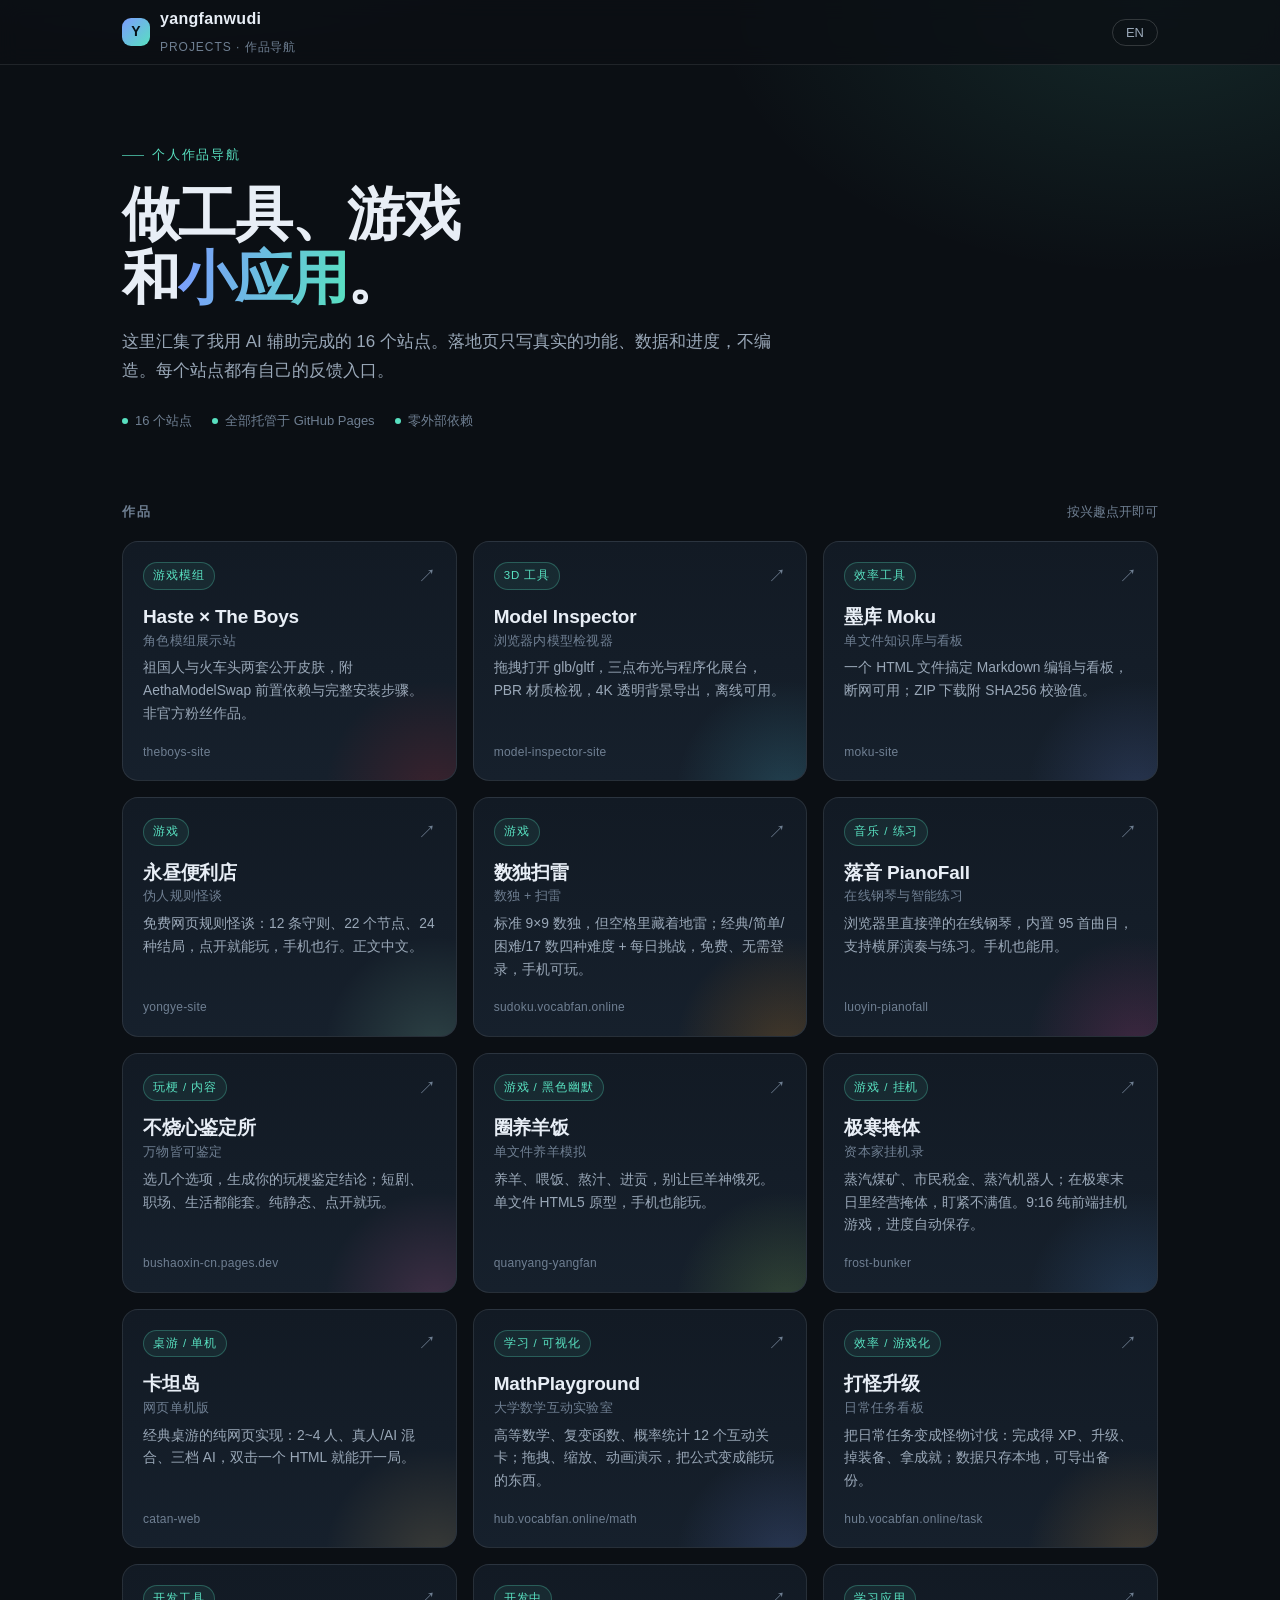
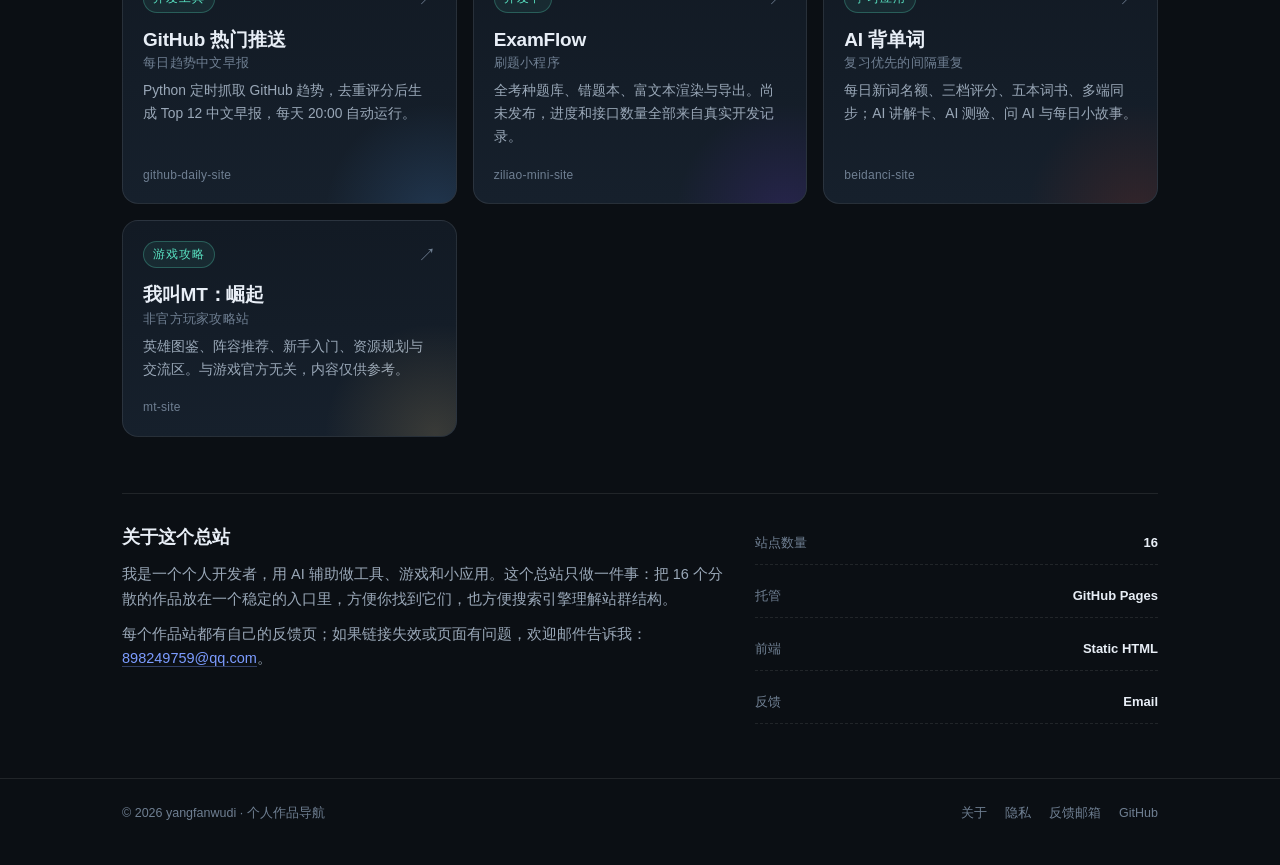
==== commit 98e5f2d4: "feat: 加入打怪升级任务看板" ====
--- a/index.html
+++ b/index.html
@@ -4,13 +4,13 @@
 <meta charset="UTF-8">
 <meta name="viewport" content="width=device-width, initial-scale=1.0">
 <title>yangfanwudi · 作品导航 | Projects</title>
-<meta name="description" content="yangfanwudi 的作品导航：Haste 模组、3D 模型检视器、单文件知识库墨库、规则怪谈游戏、GitHub 趋势早报、数独扫雷、落音钢琴、不烧心鉴定所、圈养羊饭、极寒掩体、卡坦岛、MathPlayground、AI 背单词等 15 个站点入口。A hub for fifteen small tools, games and apps.">
+<meta name="description" content="yangfanwudi 的作品导航：Haste 模组、3D 模型检视器、单文件知识库墨库、规则怪谈游戏、GitHub 趋势早报、数独扫雷、落音钢琴、不烧心鉴定所、圈养羊饭、极寒掩体、卡坦岛、MathPlayground、打怪升级、AI 背单词等 16 个站点入口。A hub for sixteen small tools, games and apps.">
 <link rel="canonical" href="https://yangfanwudi.github.io/">
 <meta name="theme-color" content="#0b0f14">
 <meta name="google-site-verification" content="dX7fx28_Jql9WbgtfF-IIeVFPP8GKP9lrG2TQMxztGk">
 <meta property="og:type" content="website">
 <meta property="og:title" content="yangfanwudi · 作品导航">
-<meta property="og:description" content="15 个作品入口：游戏模组、3D 工具、单文件知识库、规则怪谈游戏、数独扫雷、在线钢琴、玩梗鉴定、养羊模拟、极寒挂机、卡坦岛、数学可视化、开发工具与学习应用。">
+<meta property="og:description" content="16 个作品入口：游戏模组、3D 工具、单文件知识库、规则怪谈游戏、数独扫雷、在线钢琴、玩梗鉴定、养羊模拟、极寒挂机、卡坦岛、数学可视化、任务看板、开发工具与学习应用。">
 <meta property="og:url" content="https://yangfanwudi.github.io/">
 <style>
 :root{
@@ -97,7 +97,7 @@
   "name": "yangfanwudi · Projects",
   "url": "https://yangfanwudi.github.io/",
   "inLanguage": ["zh-CN", "en"],
-  "description": "A hub for fifteen small tools, games and apps by yangfanwudi."
+  "description": "A hub for sixteen small tools, games and apps by yangfanwudi."
 }
 </script>
 </head>
@@ -117,11 +117,11 @@
       <span data-lang="en">Small tools, games<br>and <span class="grad">apps</span>.</span>
     </h1>
     <p class="lede">
-      <span data-lang="zh">这里汇集了我用 AI 辅助完成的 15 个站点。落地页只写真实的功能、数据和进度，不编造。每个站点都有自己的反馈入口。</span>
-      <span data-lang="en">Fifteen sites built with AI assistance. Each landing page sticks to real features, numbers and progress — no invented roadmaps. Every site has its own feedback channel.</span>
+      <span data-lang="zh">这里汇集了我用 AI 辅助完成的 16 个站点。落地页只写真实的功能、数据和进度，不编造。每个站点都有自己的反馈入口。</span>
+      <span data-lang="en">Sixteen sites built with AI assistance. Each landing page sticks to real features, numbers and progress — no invented roadmaps. Every site has its own feedback channel.</span>
     </p>
     <div class="meta">
-      <span><i></i><span data-lang="zh">15 个站点</span><span data-lang="en">15 sites</span></span>
+      <span><i></i><span data-lang="zh">16 个站点</span><span data-lang="en">16 sites</span></span>
       <span><i></i><span data-lang="zh">全部托管于 GitHub Pages</span><span data-lang="en">All on GitHub Pages</span></span>
       <span><i></i><span data-lang="zh">零外部依赖</span><span data-lang="en">Zero external dependencies</span></span>
     </div>
@@ -210,6 +210,13 @@
       <span class="site">hub.vocabfan.online/math</span>
     </a>
 
+    <a class="card" href="https://hub.vocabfan.online/task/" style="--glow:rgba(255,180,80,.20)">
+      <div class="card-top"><span class="tag"><span data-lang="zh">效率 / 游戏化</span><span data-lang="en">Productivity / gamified</span></span><span class="arrow">↗</span></div>
+      <h3>打怪升级 <small><span data-lang="zh">日常任务看板</span><span data-lang="en">Daily quest board</span></small></h3>
+      <p><span data-lang="zh">把日常任务变成怪物讨伐：完成得 XP、升级、掉装备、拿成就；数据只存本地，可导出备份。</span><span data-lang="en">Turn daily tasks into monster hunts: earn XP, level up, collect gear and achievements. Local-first, exportable.</span></p>
+      <span class="site">hub.vocabfan.online/task</span>
+    </a>
+
     <a class="card" href="https://yangfanwudi.github.io/github-daily-site/" style="--glow:rgba(88,166,255,.18)">
       <div class="card-top"><span class="tag"><span data-lang="zh">开发工具</span><span data-lang="en">Dev tool</span></span><span class="arrow">↗</span></div>
       <h3>GitHub 热门推送 <small><span data-lang="zh">每日趋势中文早报</span><span data-lang="en">Daily trending digest</span></small></h3>
@@ -242,11 +249,11 @@
   <section class="about" id="about">
     <div>
       <h2><span data-lang="zh">关于这个总站</span><span data-lang="en">About this hub</span></h2>
-      <p><span data-lang="zh">我是一个个人开发者，用 AI 辅助做工具、游戏和小应用。这个总站只做一件事：把 15 个分散的作品放在一个稳定的入口里，方便你找到它们，也方便搜索引擎理解站群结构。</span><span data-lang="en">I am an independent developer building tools, games and small apps with AI assistance. This hub does one thing: gives the fifteen separate projects a stable entry point, both for visitors and for search engines.</span></p>
+      <p><span data-lang="zh">我是一个个人开发者，用 AI 辅助做工具、游戏和小应用。这个总站只做一件事：把 16 个分散的作品放在一个稳定的入口里，方便你找到它们，也方便搜索引擎理解站群结构。</span><span data-lang="en">I am an independent developer building tools, games and small apps with AI assistance. This hub does one thing: gives the sixteen separate projects a stable entry point, both for visitors and for search engines.</span></p>
       <p><span data-lang="zh">每个作品站都有自己的反馈页；如果链接失效或页面有问题，欢迎邮件告诉我：<a href="mailto:898249759@qq.com">898249759@qq.com</a>。</span><span data-lang="en">Each project has its own feedback page. If a link breaks or a page misbehaves, email me: <a href="mailto:898249759@qq.com">898249759@qq.com</a>.</span></p>
     </div>
     <div class="facts">
-      <div class="fact"><span data-lang="zh">站点数量</span><span data-lang="en">Sites</span><b>15</b></div>
+      <div class="fact"><span data-lang="zh">站点数量</span><span data-lang="en">Sites</span><b>16</b></div>
       <div class="fact"><span data-lang="zh">托管</span><span data-lang="en">Hosting</span><b>GitHub Pages</b></div>
       <div class="fact"><span data-lang="zh">前端</span><span data-lang="en">Frontend</span><b>Static HTML</b></div>
       <div class="fact"><span data-lang="zh">反馈</span><span data-lang="en">Feedback</span><b>Email</b></div>
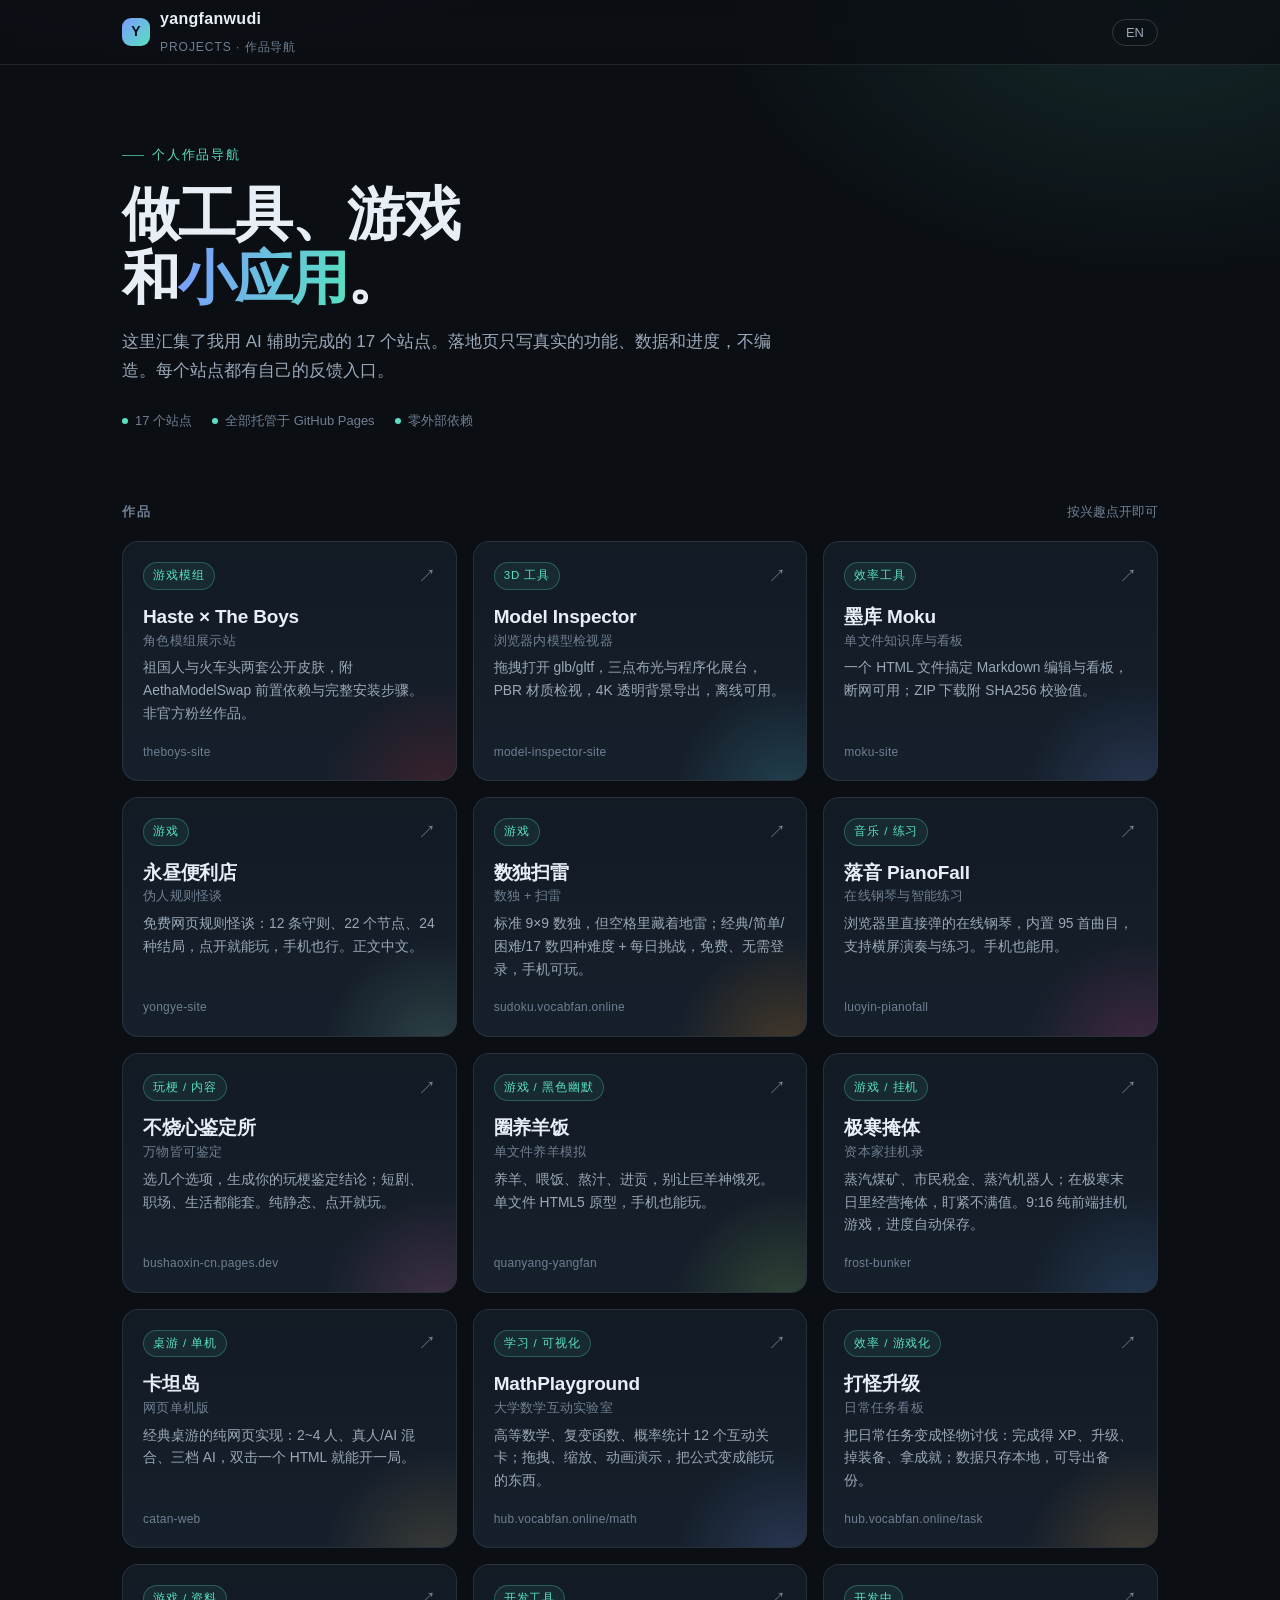
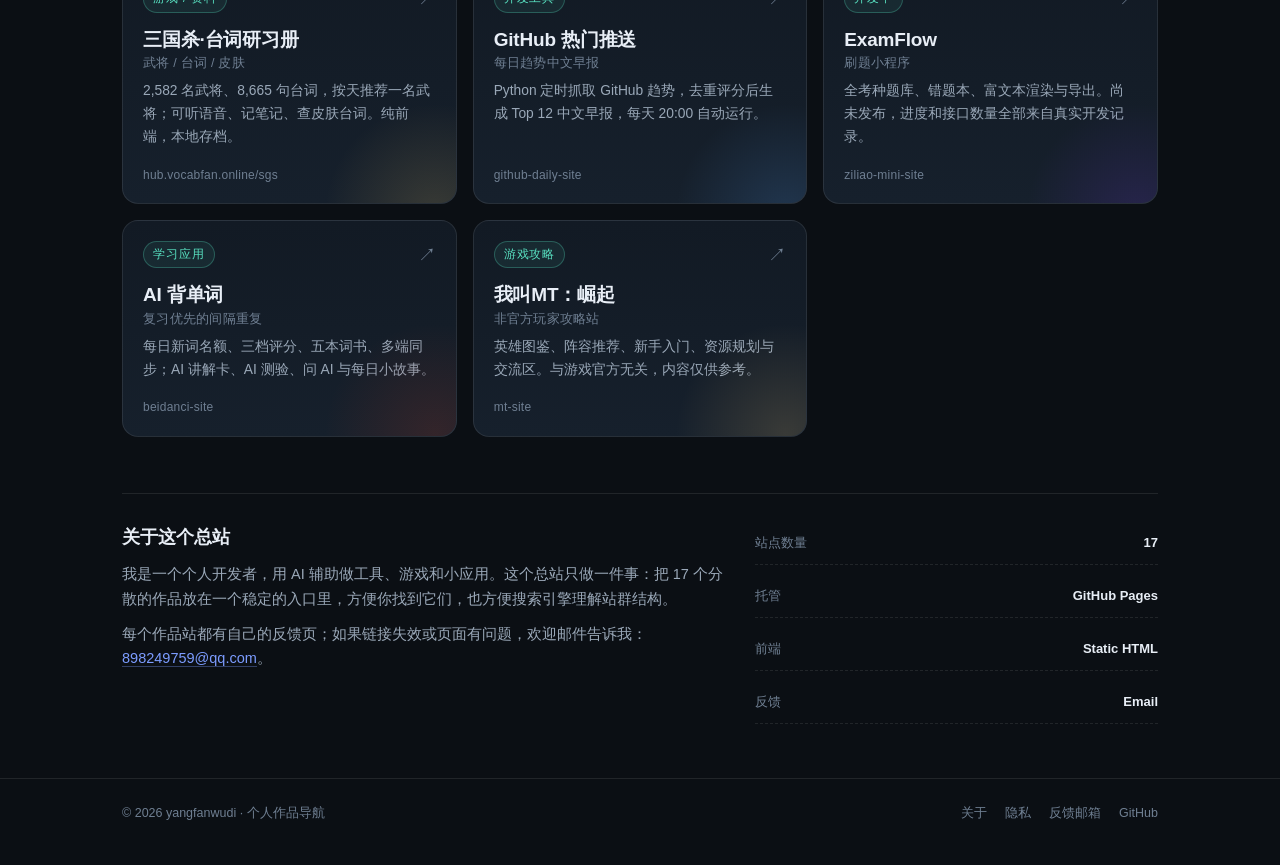
==== commit f2b7cd3b: "feat: 加入三国杀台词研习册" ====
--- a/index.html
+++ b/index.html
@@ -4,13 +4,13 @@
 <meta charset="UTF-8">
 <meta name="viewport" content="width=device-width, initial-scale=1.0">
 <title>yangfanwudi · 作品导航 | Projects</title>
-<meta name="description" content="yangfanwudi 的作品导航：Haste 模组、3D 模型检视器、单文件知识库墨库、规则怪谈游戏、GitHub 趋势早报、数独扫雷、落音钢琴、不烧心鉴定所、圈养羊饭、极寒掩体、卡坦岛、MathPlayground、打怪升级、AI 背单词等 16 个站点入口。A hub for sixteen small tools, games and apps.">
+<meta name="description" content="yangfanwudi 的作品导航：Haste 模组、3D 模型检视器、单文件知识库墨库、规则怪谈游戏、GitHub 趋势早报、数独扫雷、落音钢琴、不烧心鉴定所、圈养羊饭、极寒掩体、卡坦岛、MathPlayground、打怪升级、三国杀台词、AI 背单词等 17 个站点入口。A hub for seventeen small tools, games and apps.">
 <link rel="canonical" href="https://yangfanwudi.github.io/">
 <meta name="theme-color" content="#0b0f14">
 <meta name="google-site-verification" content="dX7fx28_Jql9WbgtfF-IIeVFPP8GKP9lrG2TQMxztGk">
 <meta property="og:type" content="website">
 <meta property="og:title" content="yangfanwudi · 作品导航">
-<meta property="og:description" content="16 个作品入口：游戏模组、3D 工具、单文件知识库、规则怪谈游戏、数独扫雷、在线钢琴、玩梗鉴定、养羊模拟、极寒挂机、卡坦岛、数学可视化、任务看板、开发工具与学习应用。">
+<meta property="og:description" content="17 个作品入口：游戏模组、3D 工具、单文件知识库、规则怪谈游戏、数独扫雷、在线钢琴、玩梗鉴定、养羊模拟、极寒挂机、卡坦岛、数学可视化、任务看板、三国杀资料、开发工具与学习应用。">
 <meta property="og:url" content="https://yangfanwudi.github.io/">
 <style>
 :root{
@@ -97,7 +97,7 @@
   "name": "yangfanwudi · Projects",
   "url": "https://yangfanwudi.github.io/",
   "inLanguage": ["zh-CN", "en"],
-  "description": "A hub for sixteen small tools, games and apps by yangfanwudi."
+  "description": "A hub for seventeen small tools, games and apps by yangfanwudi."
 }
 </script>
 </head>
@@ -117,11 +117,11 @@
       <span data-lang="en">Small tools, games<br>and <span class="grad">apps</span>.</span>
     </h1>
     <p class="lede">
-      <span data-lang="zh">这里汇集了我用 AI 辅助完成的 16 个站点。落地页只写真实的功能、数据和进度，不编造。每个站点都有自己的反馈入口。</span>
-      <span data-lang="en">Sixteen sites built with AI assistance. Each landing page sticks to real features, numbers and progress — no invented roadmaps. Every site has its own feedback channel.</span>
+      <span data-lang="zh">这里汇集了我用 AI 辅助完成的 17 个站点。落地页只写真实的功能、数据和进度，不编造。每个站点都有自己的反馈入口。</span>
+      <span data-lang="en">Seventeen sites built with AI assistance. Each landing page sticks to real features, numbers and progress — no invented roadmaps. Every site has its own feedback channel.</span>
     </p>
     <div class="meta">
-      <span><i></i><span data-lang="zh">16 个站点</span><span data-lang="en">16 sites</span></span>
+      <span><i></i><span data-lang="zh">17 个站点</span><span data-lang="en">17 sites</span></span>
       <span><i></i><span data-lang="zh">全部托管于 GitHub Pages</span><span data-lang="en">All on GitHub Pages</span></span>
       <span><i></i><span data-lang="zh">零外部依赖</span><span data-lang="en">Zero external dependencies</span></span>
     </div>
@@ -217,6 +217,13 @@
       <span class="site">hub.vocabfan.online/task</span>
     </a>
 
+    <a class="card" href="https://hub.vocabfan.online/sgs/" style="--glow:rgba(214,178,94,.20)">
+      <div class="card-top"><span class="tag"><span data-lang="zh">游戏 / 资料</span><span data-lang="en">Game / reference</span></span><span class="arrow">↗</span></div>
+      <h3>三国杀·台词研习册 <small><span data-lang="zh">武将 / 台词 / 皮肤</span><span data-lang="en">Sanguosha study book</span></small></h3>
+      <p><span data-lang="zh">2,582 名武将、8,665 句台词，按天推荐一名武将；可听语音、记笔记、查皮肤台词。纯前端，本地存档。</span><span data-lang="en">2,582 generals and 8,665 voice lines with a daily pick, audio, notes and skin lines. Static, local-first.</span></p>
+      <span class="site">hub.vocabfan.online/sgs</span>
+    </a>
+
     <a class="card" href="https://yangfanwudi.github.io/github-daily-site/" style="--glow:rgba(88,166,255,.18)">
       <div class="card-top"><span class="tag"><span data-lang="zh">开发工具</span><span data-lang="en">Dev tool</span></span><span class="arrow">↗</span></div>
       <h3>GitHub 热门推送 <small><span data-lang="zh">每日趋势中文早报</span><span data-lang="en">Daily trending digest</span></small></h3>
@@ -249,11 +256,11 @@
   <section class="about" id="about">
     <div>
       <h2><span data-lang="zh">关于这个总站</span><span data-lang="en">About this hub</span></h2>
-      <p><span data-lang="zh">我是一个个人开发者，用 AI 辅助做工具、游戏和小应用。这个总站只做一件事：把 16 个分散的作品放在一个稳定的入口里，方便你找到它们，也方便搜索引擎理解站群结构。</span><span data-lang="en">I am an independent developer building tools, games and small apps with AI assistance. This hub does one thing: gives the sixteen separate projects a stable entry point, both for visitors and for search engines.</span></p>
+      <p><span data-lang="zh">我是一个个人开发者，用 AI 辅助做工具、游戏和小应用。这个总站只做一件事：把 17 个分散的作品放在一个稳定的入口里，方便你找到它们，也方便搜索引擎理解站群结构。</span><span data-lang="en">I am an independent developer building tools, games and small apps with AI assistance. This hub does one thing: gives the seventeen separate projects a stable entry point, both for visitors and for search engines.</span></p>
       <p><span data-lang="zh">每个作品站都有自己的反馈页；如果链接失效或页面有问题，欢迎邮件告诉我：<a href="mailto:898249759@qq.com">898249759@qq.com</a>。</span><span data-lang="en">Each project has its own feedback page. If a link breaks or a page misbehaves, email me: <a href="mailto:898249759@qq.com">898249759@qq.com</a>.</span></p>
     </div>
     <div class="facts">
-      <div class="fact"><span data-lang="zh">站点数量</span><span data-lang="en">Sites</span><b>16</b></div>
+      <div class="fact"><span data-lang="zh">站点数量</span><span data-lang="en">Sites</span><b>17</b></div>
       <div class="fact"><span data-lang="zh">托管</span><span data-lang="en">Hosting</span><b>GitHub Pages</b></div>
       <div class="fact"><span data-lang="zh">前端</span><span data-lang="en">Frontend</span><b>Static HTML</b></div>
       <div class="fact"><span data-lang="zh">反馈</span><span data-lang="en">Feedback</span><b>Email</b></div>
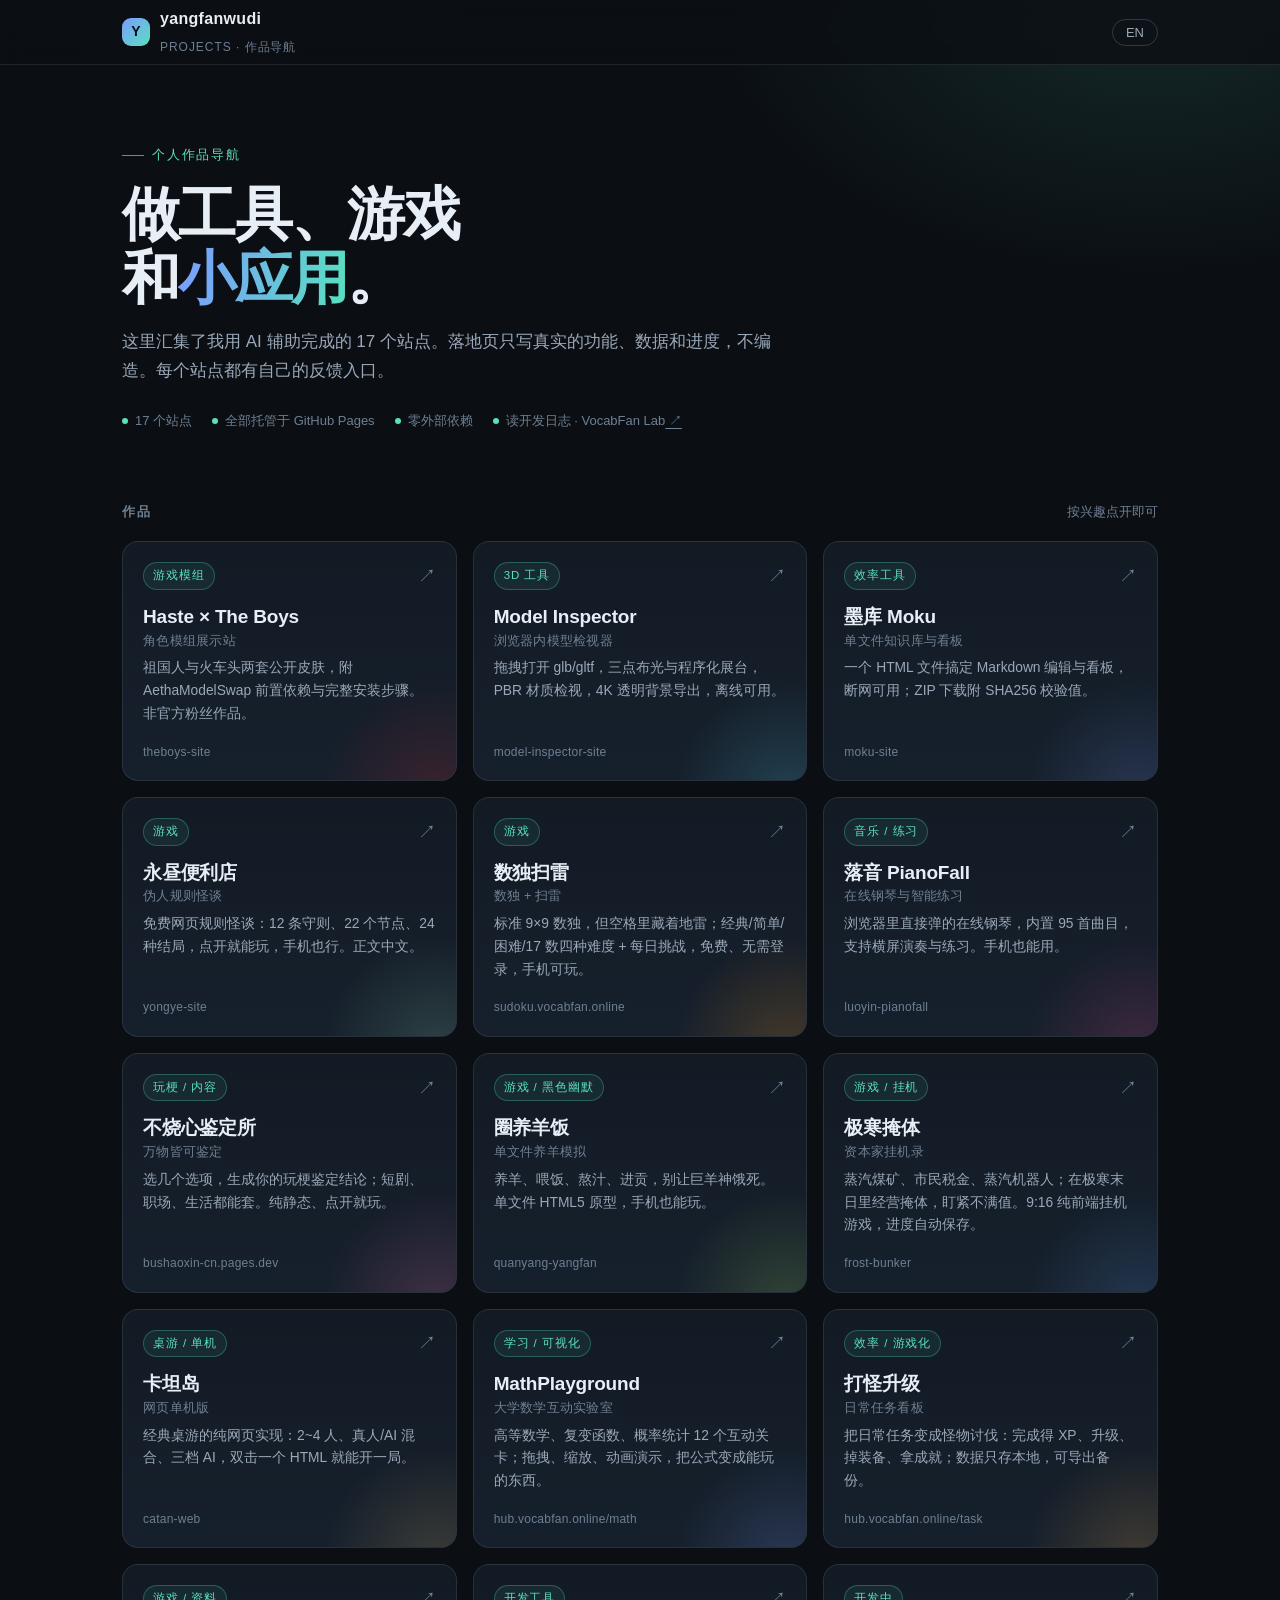
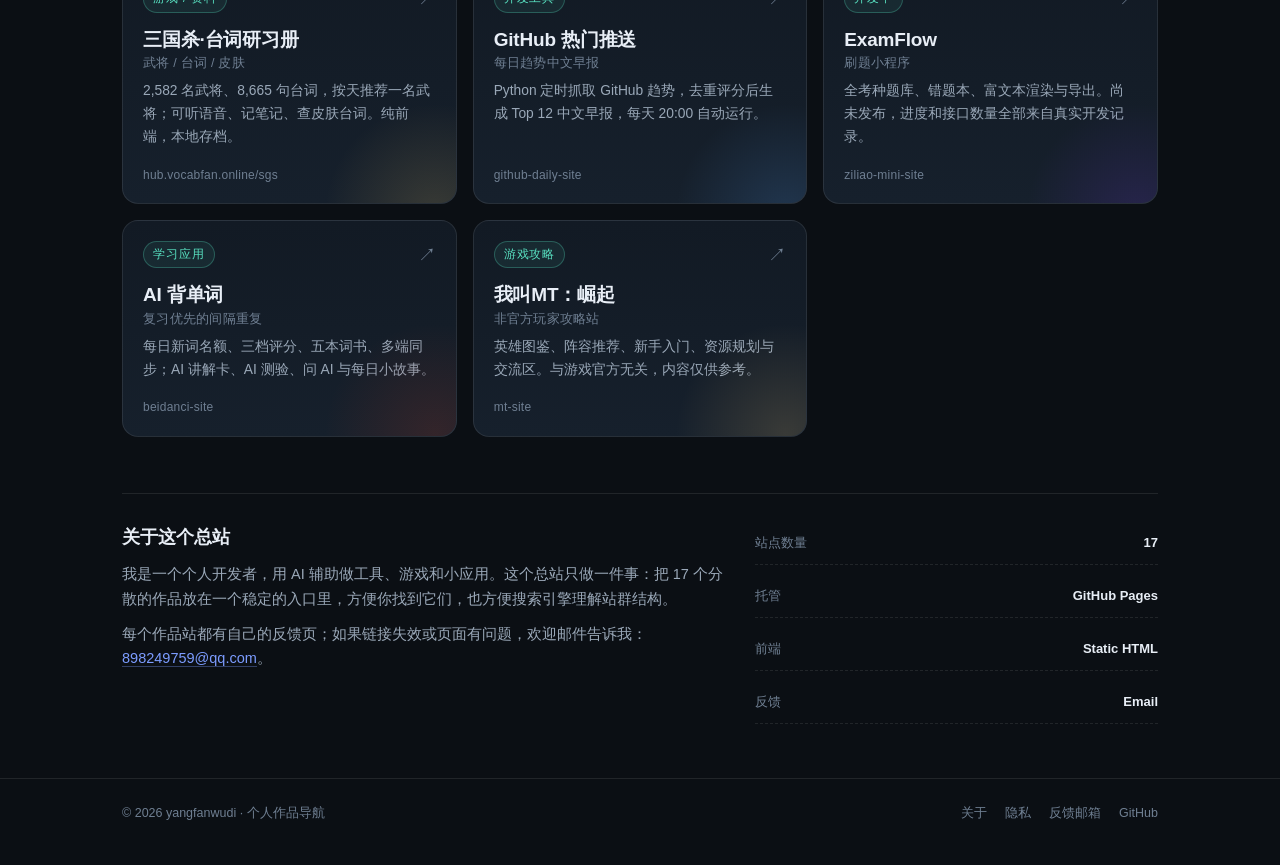
==== commit 0109c7aa: "feat: Hub 增加博客入口" ====
--- a/index.html
+++ b/index.html
@@ -124,6 +124,7 @@
       <span><i></i><span data-lang="zh">17 个站点</span><span data-lang="en">17 sites</span></span>
       <span><i></i><span data-lang="zh">全部托管于 GitHub Pages</span><span data-lang="en">All on GitHub Pages</span></span>
       <span><i></i><span data-lang="zh">零外部依赖</span><span data-lang="en">Zero external dependencies</span></span>
+      <span><i></i><a href="https://blog.vocabfan.online/" style="color:var(--text);text-decoration:underline;text-underline-offset:.2em;"><span data-lang="zh">读开发日志 · VocabFan Lab</span><span data-lang="en">Read the build log · VocabFan Lab</span> ↗</a></span>
     </div>
   </section>
 
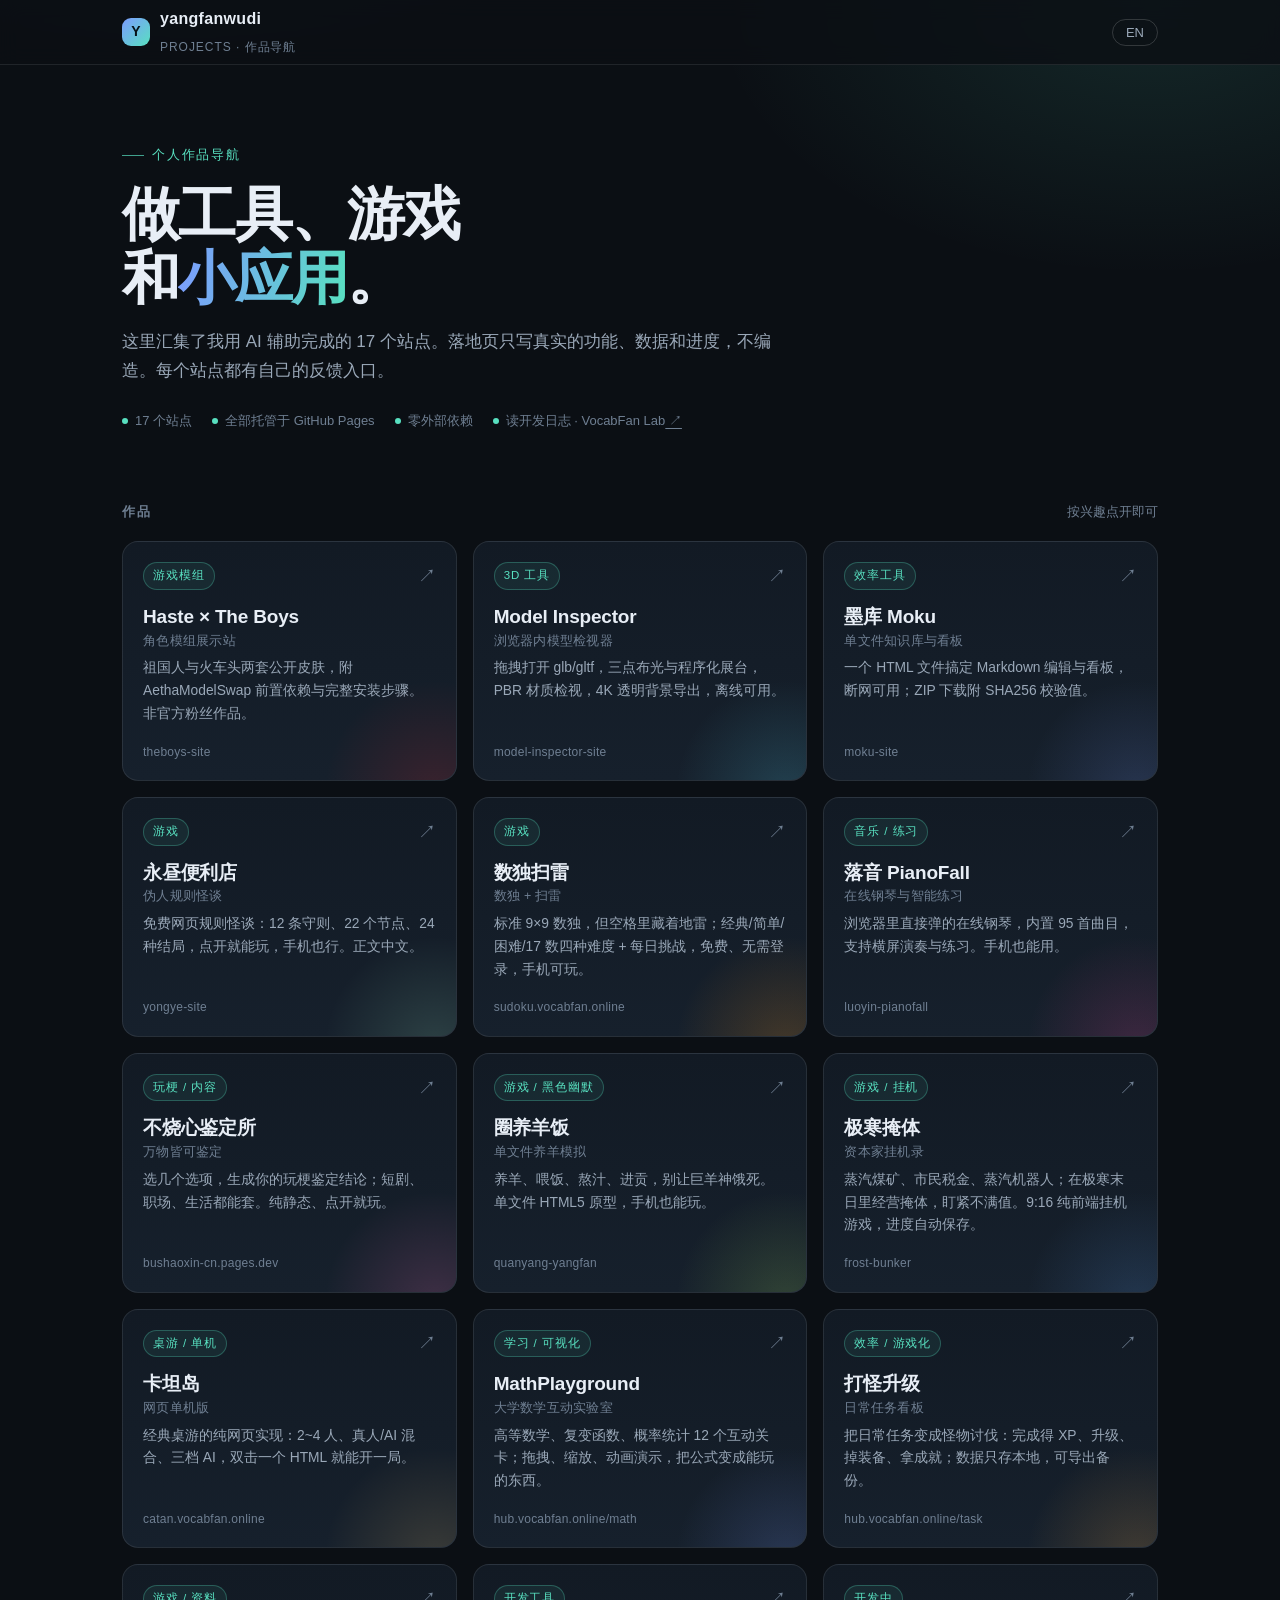
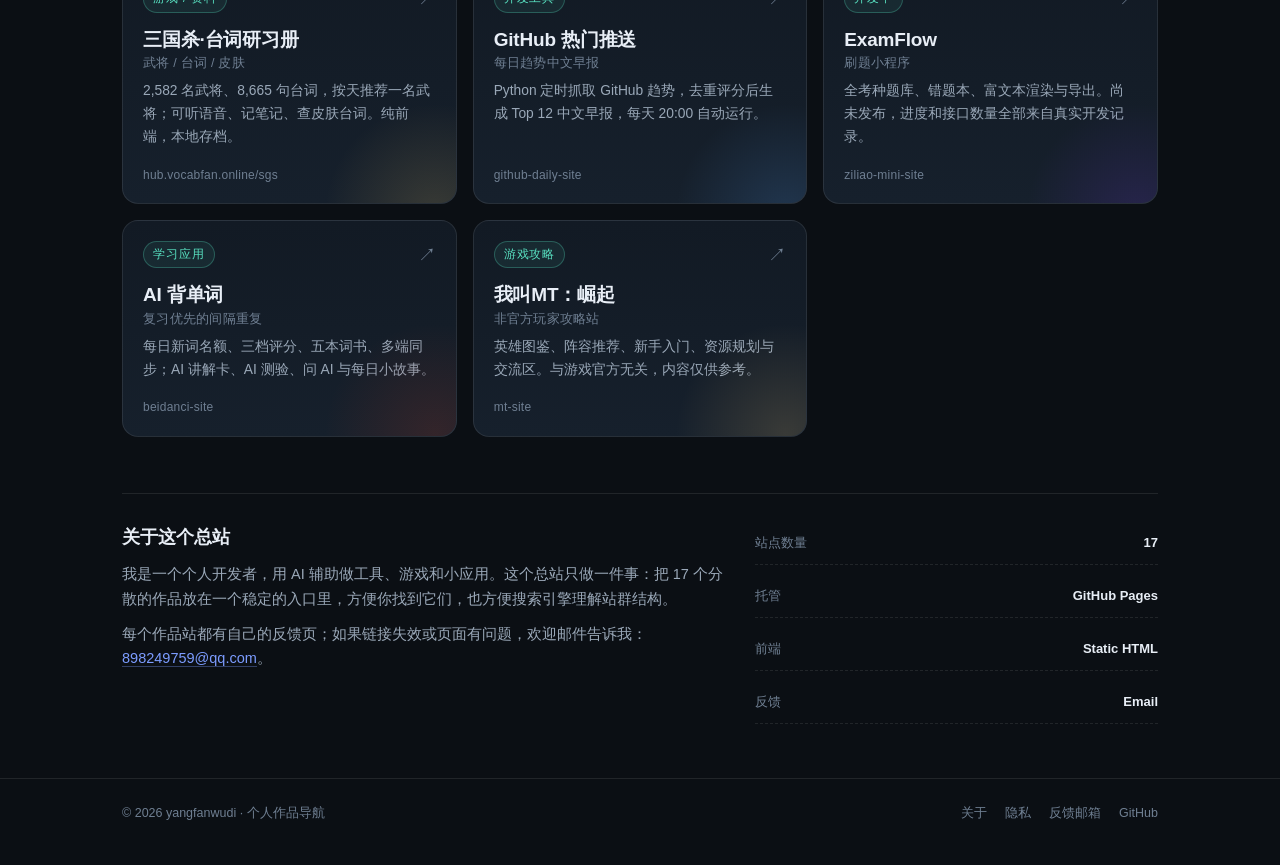
==== commit 7c971b3b: "feat: 卡坦岛改为自定义域名总站" ====
--- a/index.html
+++ b/index.html
@@ -197,11 +197,11 @@
       <span class="site">frost-bunker</span>
     </a>
 
-    <a class="card" href="https://yangfanwudi.github.io/catan-web/" style="--glow:rgba(217,179,108,.20)">
+    <a class="card" href="https://catan.vocabfan.online/" style="--glow:rgba(217,179,108,.20)">
       <div class="card-top"><span class="tag"><span data-lang="zh">桌游 / 单机</span><span data-lang="en">Board game</span></span><span class="arrow">↗</span></div>
       <h3>卡坦岛 <small><span data-lang="zh">网页单机版</span><span data-lang="en">Catan web</span></small></h3>
       <p><span data-lang="zh">经典桌游的纯网页实现：2~4 人、真人/AI 混合、三档 AI，双击一个 HTML 就能开一局。</span><span data-lang="en">A pure-web Catan: 2–4 players, human/AI mix, three AI levels, runs from a single HTML file.</span></p>
-      <span class="site">catan-web</span>
+      <span class="site">catan.vocabfan.online</span>
     </a>
 
     <a class="card" href="https://hub.vocabfan.online/math/" style="--glow:rgba(124,156,255,.20)">
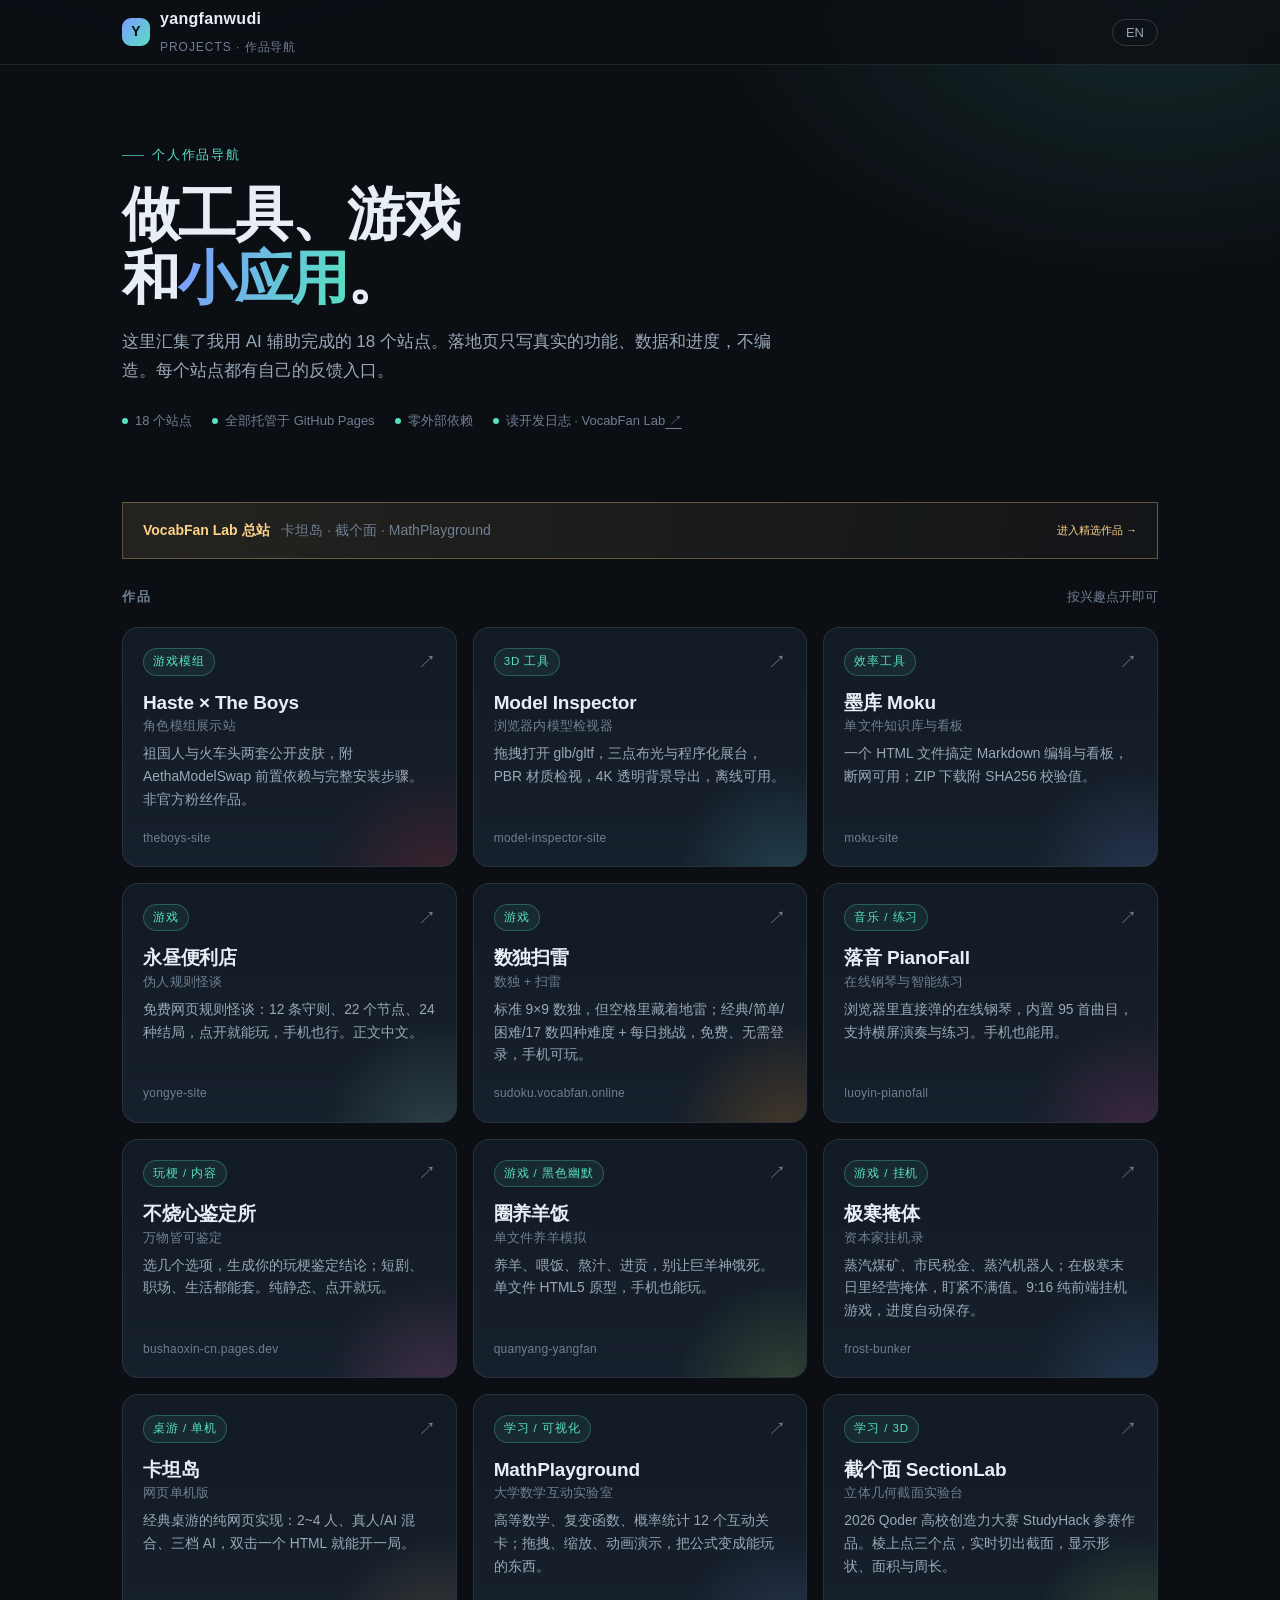
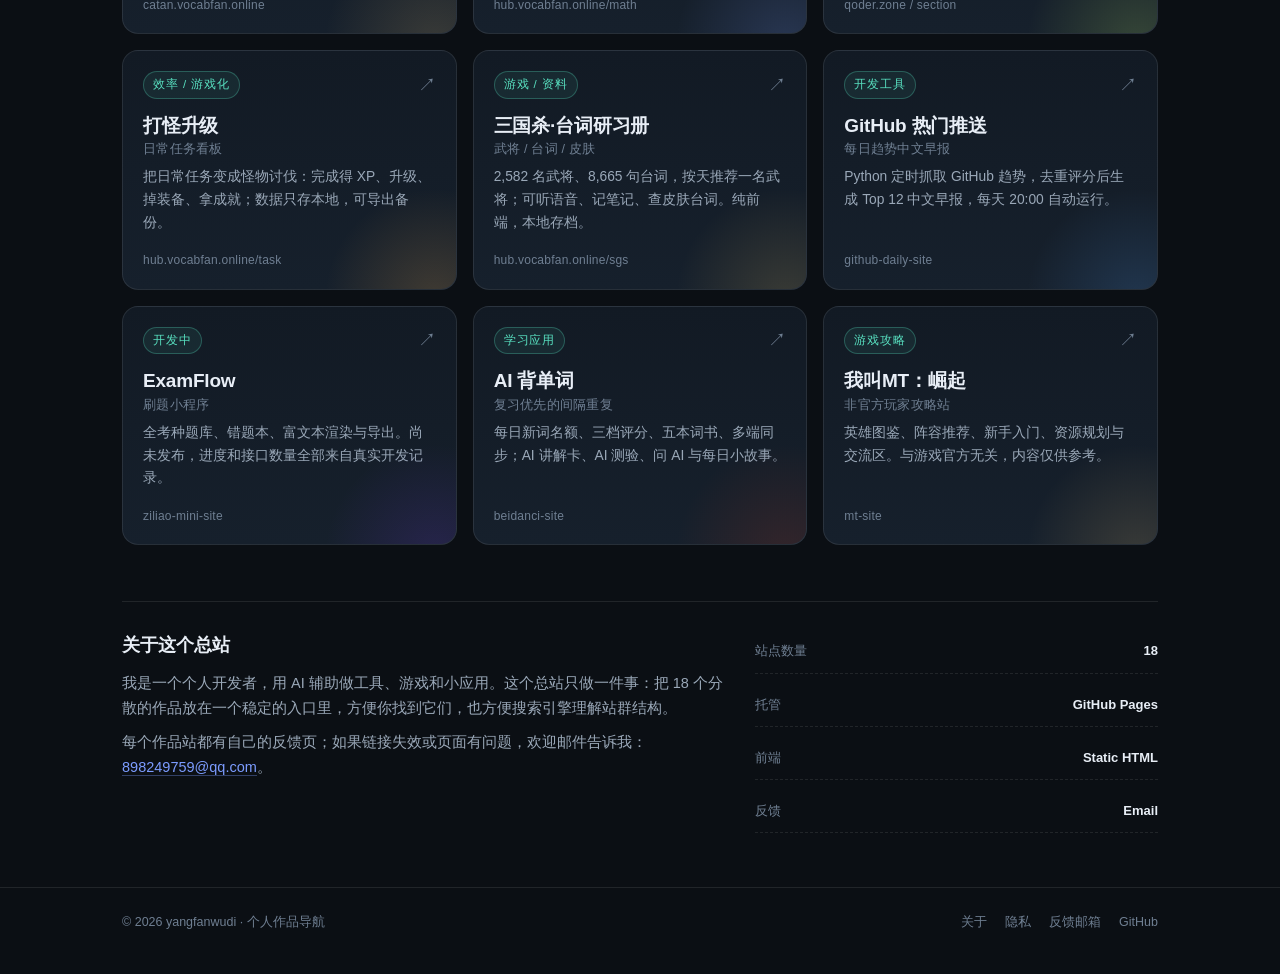
==== commit 059bac0c: "feat: 总站入口 + SectionLab，18 站点" ====
--- a/index.html
+++ b/index.html
@@ -4,13 +4,13 @@
 <meta charset="UTF-8">
 <meta name="viewport" content="width=device-width, initial-scale=1.0">
 <title>yangfanwudi · 作品导航 | Projects</title>
-<meta name="description" content="yangfanwudi 的作品导航：Haste 模组、3D 模型检视器、单文件知识库墨库、规则怪谈游戏、GitHub 趋势早报、数独扫雷、落音钢琴、不烧心鉴定所、圈养羊饭、极寒掩体、卡坦岛、MathPlayground、打怪升级、三国杀台词、AI 背单词等 17 个站点入口。A hub for seventeen small tools, games and apps.">
+<meta name="description" content="yangfanwudi 的作品导航：Haste 模组、3D 模型检视器、单文件知识库墨库、规则怪谈游戏、GitHub 趋势早报、数独扫雷、落音钢琴、不烧心鉴定所、圈养羊饭、极寒掩体、卡坦岛、MathPlayground、截个面 SectionLab、打怪升级、三国杀台词、AI 背单词等 18 个站点入口。A hub for eighteen small tools, games and apps.">
 <link rel="canonical" href="https://yangfanwudi.github.io/">
 <meta name="theme-color" content="#0b0f14">
 <meta name="google-site-verification" content="dX7fx28_Jql9WbgtfF-IIeVFPP8GKP9lrG2TQMxztGk">
 <meta property="og:type" content="website">
 <meta property="og:title" content="yangfanwudi · 作品导航">
-<meta property="og:description" content="17 个作品入口：游戏模组、3D 工具、单文件知识库、规则怪谈游戏、数独扫雷、在线钢琴、玩梗鉴定、养羊模拟、极寒挂机、卡坦岛、数学可视化、任务看板、三国杀资料、开发工具与学习应用。">
+<meta property="og:description" content="18 个作品入口：游戏模组、3D 工具、单文件知识库、规则怪谈游戏、数独扫雷、在线钢琴、玩梗鉴定、养羊模拟、极寒挂机、卡坦岛、数学可视化、Qoder 截面实验室、任务看板、三国杀资料、开发工具与学习应用。">
 <meta property="og:url" content="https://yangfanwudi.github.io/">
 <style>
 :root{
@@ -97,7 +97,7 @@
   "name": "yangfanwudi · Projects",
   "url": "https://yangfanwudi.github.io/",
   "inLanguage": ["zh-CN", "en"],
-  "description": "A hub for seventeen small tools, games and apps by yangfanwudi."
+  "description": "A hub for eighteen small tools, games and apps by yangfanwudi."
 }
 </script>
 </head>
@@ -117,16 +117,21 @@
       <span data-lang="en">Small tools, games<br>and <span class="grad">apps</span>.</span>
     </h1>
     <p class="lede">
-      <span data-lang="zh">这里汇集了我用 AI 辅助完成的 17 个站点。落地页只写真实的功能、数据和进度，不编造。每个站点都有自己的反馈入口。</span>
-      <span data-lang="en">Seventeen sites built with AI assistance. Each landing page sticks to real features, numbers and progress — no invented roadmaps. Every site has its own feedback channel.</span>
+      <span data-lang="zh">这里汇集了我用 AI 辅助完成的 18 个站点。落地页只写真实的功能、数据和进度，不编造。每个站点都有自己的反馈入口。</span>
+      <span data-lang="en">Eighteen sites built with AI assistance. Each landing page sticks to real features, numbers and progress — no invented roadmaps. Every site has its own feedback channel.</span>
     </p>
     <div class="meta">
-      <span><i></i><span data-lang="zh">17 个站点</span><span data-lang="en">17 sites</span></span>
+      <span><i></i><span data-lang="zh">18 个站点</span><span data-lang="en">18 sites</span></span>
       <span><i></i><span data-lang="zh">全部托管于 GitHub Pages</span><span data-lang="en">All on GitHub Pages</span></span>
       <span><i></i><span data-lang="zh">零外部依赖</span><span data-lang="en">Zero external dependencies</span></span>
       <span><i></i><a href="https://blog.vocabfan.online/" style="color:var(--text);text-decoration:underline;text-underline-offset:.2em;"><span data-lang="zh">读开发日志 · VocabFan Lab</span><span data-lang="en">Read the build log · VocabFan Lab</span> ↗</a></span>
     </div>
   </section>
+
+  <a href="https://lab.vocabfan.online/" style="display:flex;align-items:center;justify-content:space-between;gap:18px;margin:28px 0 10px;padding:16px 20px;border:1px solid rgba(255,210,138,.32);background:linear-gradient(100deg,rgba(255,210,138,.10),rgba(255,210,138,.03));color:var(--text);text-decoration:none;font-size:14px;">
+    <span><b style="color:#ffd28a;font-weight:600;">VocabFan Lab 总站</b> <span style="color:var(--dim);margin-left:8px;">卡坦岛 · 截个面 · MathPlayground</span></span>
+    <span style="font-family:var(--mono);font-size:11px;color:#ffd28a;white-space:nowrap;">进入精选作品 →</span>
+  </a>
 
   <div class="section-head">
     <h2><span data-lang="zh">作品</span><span data-lang="en">Projects</span></h2>
@@ -211,6 +216,13 @@
       <span class="site">hub.vocabfan.online/math</span>
     </a>
 
+    <a class="card" href="https://section-lab-hw47h7ds6li.qoder.zone/" style="--glow:rgba(198,245,106,.20)">
+      <div class="card-top"><span class="tag"><span data-lang="zh">学习 / 3D</span><span data-lang="en">Learning / 3D</span></span><span class="arrow">↗</span></div>
+      <h3>截个面 SectionLab <small><span data-lang="zh">立体几何截面实验台</span><span data-lang="en">Geometry section lab</span></small></h3>
+      <p><span data-lang="zh">2026 Qoder 高校创造力大赛 StudyHack 参赛作品。棱上点三个点，实时切出截面，显示形状、面积与周长。</span><span data-lang="en">A Qoder 2026 StudyHack entry: place three points on edges and get a live cross-section with shape, area and perimeter.</span></p>
+      <span class="site">qoder.zone / section</span>
+    </a>
+
     <a class="card" href="https://hub.vocabfan.online/task/" style="--glow:rgba(255,180,80,.20)">
       <div class="card-top"><span class="tag"><span data-lang="zh">效率 / 游戏化</span><span data-lang="en">Productivity / gamified</span></span><span class="arrow">↗</span></div>
       <h3>打怪升级 <small><span data-lang="zh">日常任务看板</span><span data-lang="en">Daily quest board</span></small></h3>
@@ -257,11 +269,11 @@
   <section class="about" id="about">
     <div>
       <h2><span data-lang="zh">关于这个总站</span><span data-lang="en">About this hub</span></h2>
-      <p><span data-lang="zh">我是一个个人开发者，用 AI 辅助做工具、游戏和小应用。这个总站只做一件事：把 17 个分散的作品放在一个稳定的入口里，方便你找到它们，也方便搜索引擎理解站群结构。</span><span data-lang="en">I am an independent developer building tools, games and small apps with AI assistance. This hub does one thing: gives the seventeen separate projects a stable entry point, both for visitors and for search engines.</span></p>
+      <p><span data-lang="zh">我是一个个人开发者，用 AI 辅助做工具、游戏和小应用。这个总站只做一件事：把 18 个分散的作品放在一个稳定的入口里，方便你找到它们，也方便搜索引擎理解站群结构。</span><span data-lang="en">I am an independent developer building tools, games and small apps with AI assistance. This hub does one thing: gives the eighteen separate projects a stable entry point, both for visitors and for search engines.</span></p>
       <p><span data-lang="zh">每个作品站都有自己的反馈页；如果链接失效或页面有问题，欢迎邮件告诉我：<a href="mailto:898249759@qq.com">898249759@qq.com</a>。</span><span data-lang="en">Each project has its own feedback page. If a link breaks or a page misbehaves, email me: <a href="mailto:898249759@qq.com">898249759@qq.com</a>.</span></p>
     </div>
     <div class="facts">
-      <div class="fact"><span data-lang="zh">站点数量</span><span data-lang="en">Sites</span><b>17</b></div>
+      <div class="fact"><span data-lang="zh">站点数量</span><span data-lang="en">Sites</span><b>18</b></div>
       <div class="fact"><span data-lang="zh">托管</span><span data-lang="en">Hosting</span><b>GitHub Pages</b></div>
       <div class="fact"><span data-lang="zh">前端</span><span data-lang="en">Frontend</span><b>Static HTML</b></div>
       <div class="fact"><span data-lang="zh">反馈</span><span data-lang="en">Feedback</span><b>Email</b></div>
